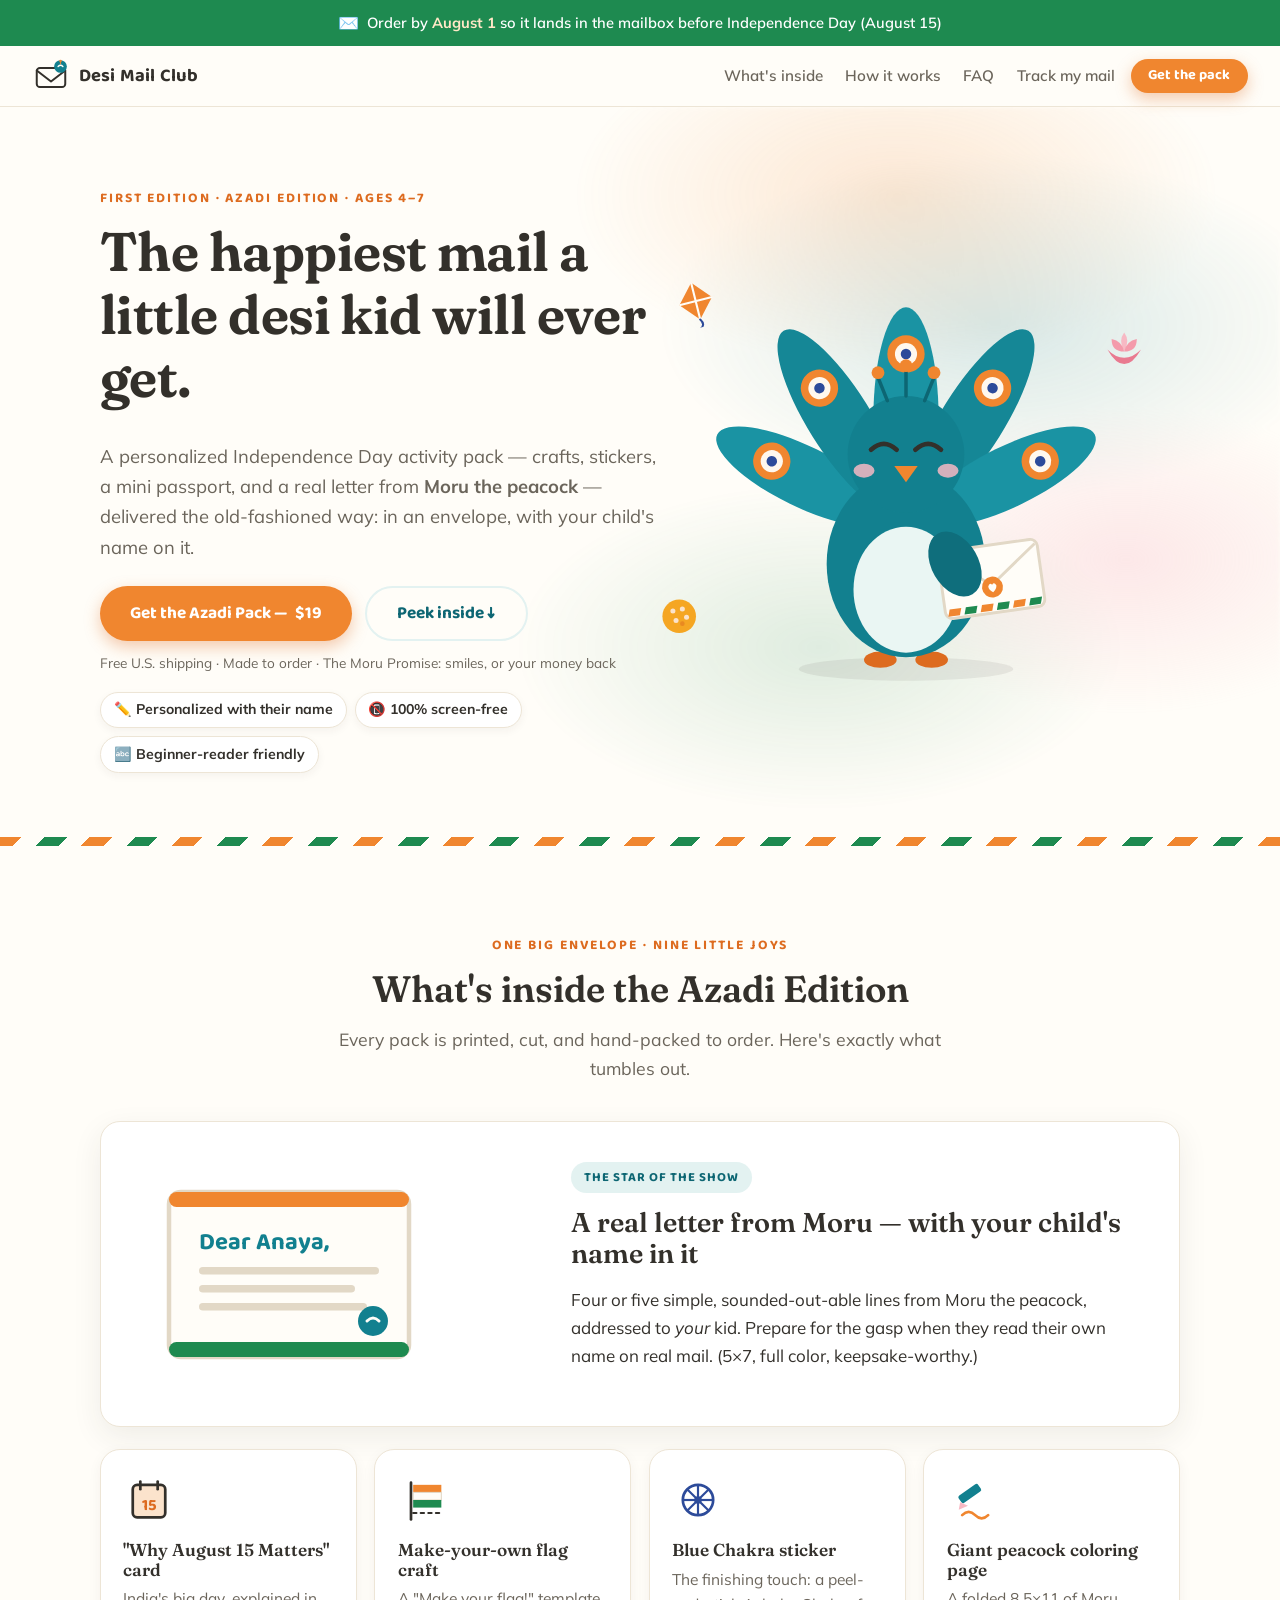
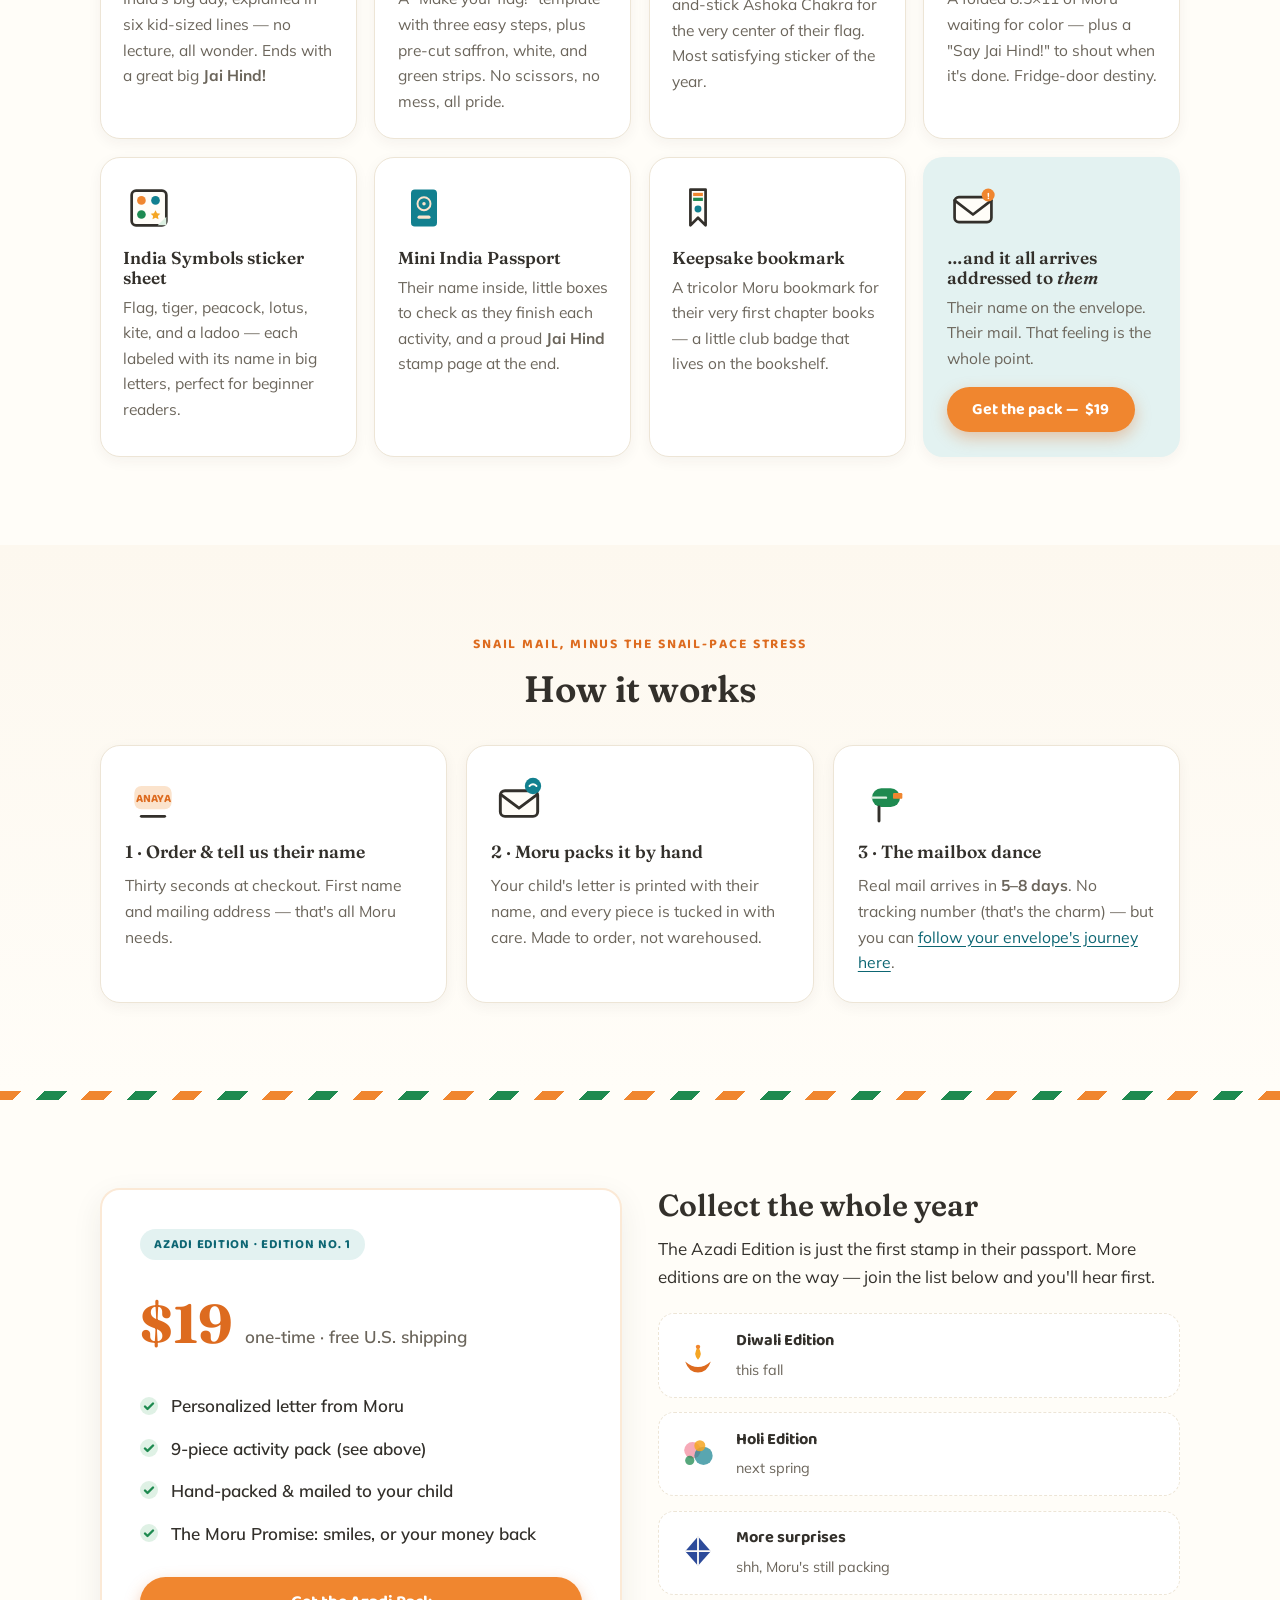
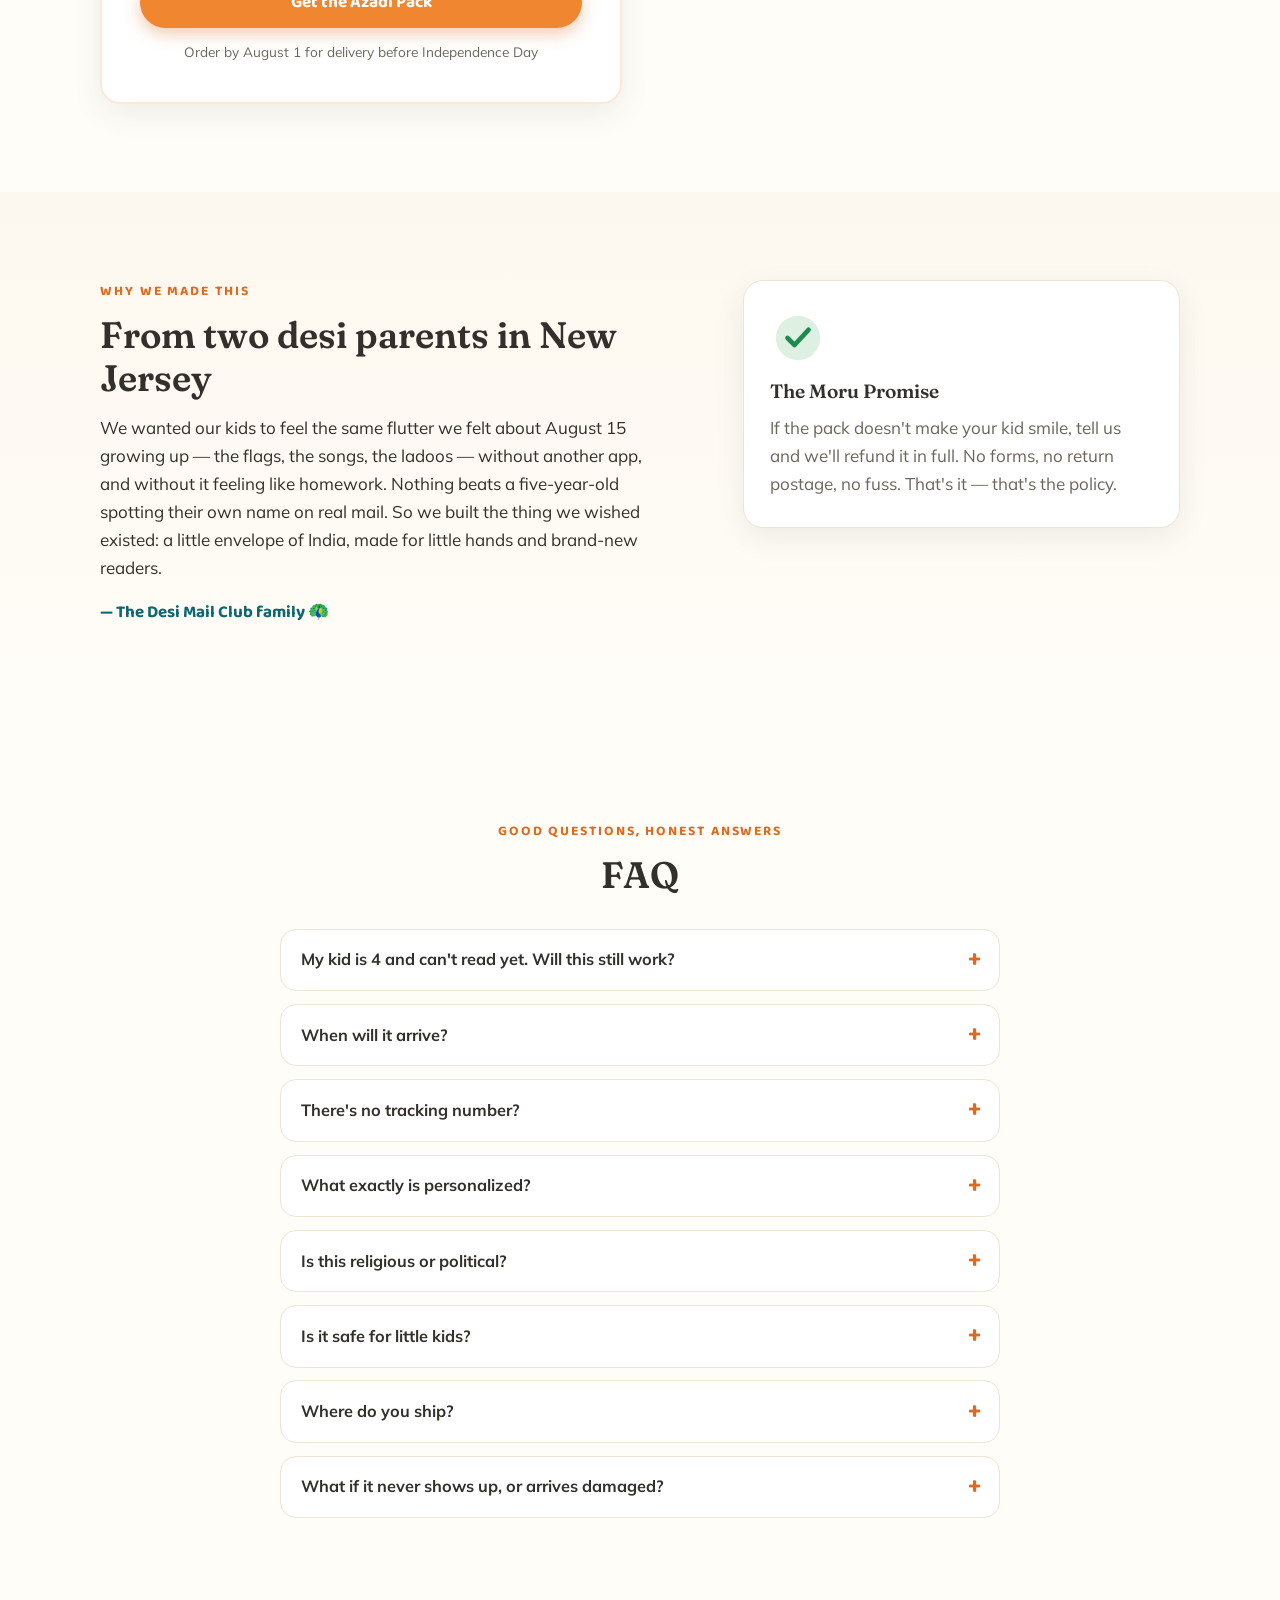
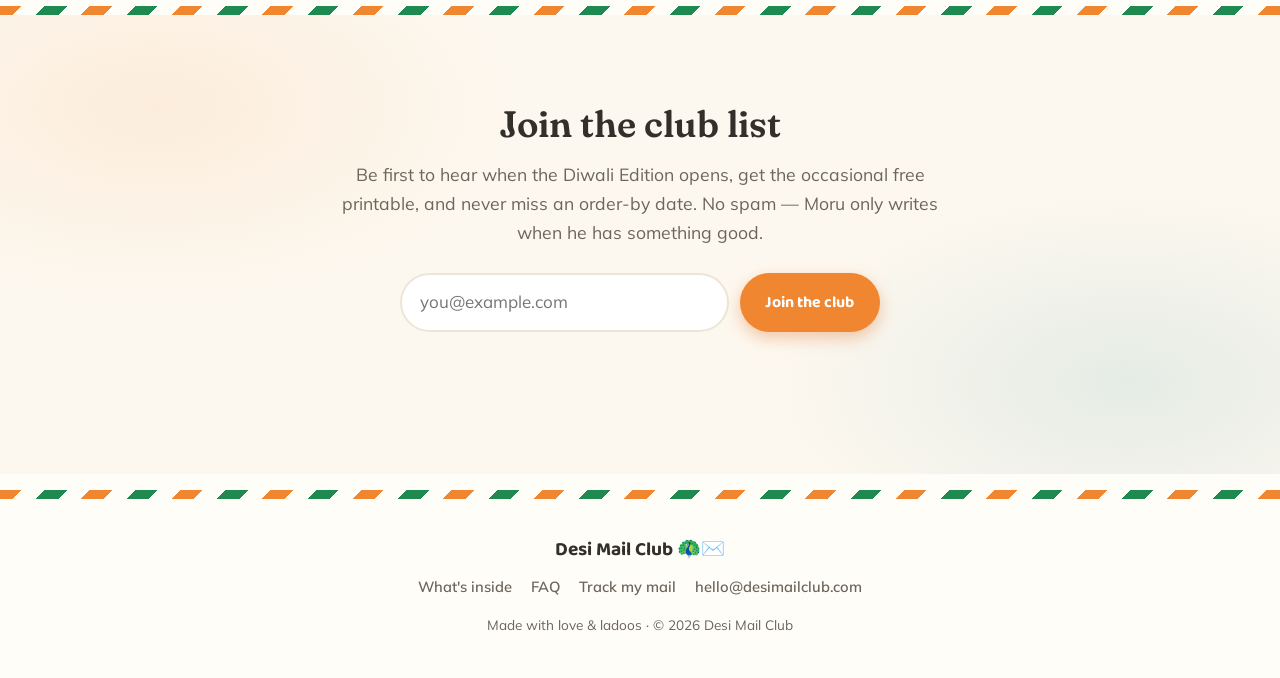
==== index.html @ 9156c351 "Desi Mail Club — Azadi Edition landing site Plain HTML/CSS/JS, no build step. Landing page, Track My" ====
<!DOCTYPE html>
<html lang="en">
<head>
  <meta charset="UTF-8" />
  <meta name="viewport" content="width=device-width, initial-scale=1.0" />
  <title>Desi Mail Club — Azadi Edition · Happy mail for little desi kids</title>
  <meta name="description" content="A personalized India Independence Day activity pack for kids 4–7, delivered by real mail. Crafts, stickers, a mini passport, and a letter from Moru the peacock — with your child's name on it." />
  <link rel="icon" href="assets/favicon.svg" type="image/svg+xml" />
  <link rel="preconnect" href="https://fonts.googleapis.com" />
  <link rel="preconnect" href="https://fonts.gstatic.com" crossorigin />
  <link href="https://fonts.googleapis.com/css2?family=Fraunces:opsz,wght@9..144,500;9..144,600;9..144,700&family=Baloo+2:wght@600;700&family=Mulish:wght@400;600;700&display=swap" rel="stylesheet" />
  <link rel="stylesheet" href="css/styles.css" />
</head>
<body>

  <!-- Deadline banner -->
  <div class="banner" id="deadline-banner" hidden>
    <span class="banner-stamp" aria-hidden="true">✉️</span>
    <p>Order by <strong id="banner-order-by">August 1</strong> so it lands in the mailbox before Independence Day (<span id="banner-holiday">August 15</span>)</p>
  </div>

  <!-- Nav -->
  <header class="nav">
    <a class="brand" href="#top" aria-label="Desi Mail Club home">
      <svg class="brand-mark" viewBox="0 0 48 48" aria-hidden="true">
        <rect x="6" y="14" width="36" height="24" rx="4" fill="#FFFDF8" stroke="#33302B" stroke-width="2.5"/>
        <path d="M6 17 L24 31 L42 17" fill="none" stroke="#33302B" stroke-width="2.5" stroke-linecap="round" stroke-linejoin="round"/>
        <circle cx="36" cy="12" r="8" fill="#12808F"/>
        <path d="M33 12 q3 -3 6 0" stroke="#FFFDF8" stroke-width="1.8" fill="none" stroke-linecap="round"/>
        <circle cx="36" cy="5" r="1.6" fill="#F0862F"/>
        <line x1="36" y1="6.5" x2="36" y2="9" stroke="#F0862F" stroke-width="1.4"/>
      </svg>
      <span class="brand-name">Desi&nbsp;Mail&nbsp;Club</span>
    </a>
    <nav class="nav-links" aria-label="Main">
      <a href="#inside">What's inside</a>
      <a href="#how">How it works</a>
      <a href="#faq">FAQ</a>
      <a href="status.html">Track my mail</a>
    </nav>
    <a class="btn btn-sm btn-primary js-buy" href="#join">Get the pack</a>
  </header>

  <main id="top">

    <!-- ============ HERO ============ -->
    <section class="hero">
      <div class="hero-wash" aria-hidden="true"></div>
      <div class="hero-inner container">
        <div class="hero-copy">
          <p class="eyebrow">First edition · Azadi Edition · Ages 4–7</p>
          <h1>The happiest mail a little desi kid will ever get.</h1>
          <p class="lede">A personalized Independence Day activity pack — crafts, stickers, a mini passport, and a real letter from <strong>Moru the peacock</strong> — delivered the old-fashioned way: in an envelope, with your child's name on it.</p>
          <div class="hero-cta">
            <a class="btn btn-primary btn-lg js-buy" href="#join">Get the Azadi Pack — <span class="js-price">$19</span></a>
            <a class="btn btn-ghost btn-lg" href="#inside">Peek inside ↓</a>
          </div>
          <p class="fine-print">Free U.S. shipping · Made to order · The Moru Promise: smiles, or your money back</p>
          <ul class="chips" aria-label="Highlights">
            <li>✏️ Personalized with their name</li>
            <li>📵 100% screen-free</li>
            <li>🔤 Beginner-reader friendly</li>
          </ul>
        </div>

        <div class="hero-art" aria-hidden="true">
          <!-- Moru the peacock (swap this SVG block to change the hero art) -->
          <svg class="moru" viewBox="0 0 360 360" role="img" aria-label="Moru the peacock holding an envelope">
            <!-- tail fan -->
            <g class="moru-tail">
              <g transform="rotate(-64 180 220)">
                <ellipse cx="180" cy="122" rx="26" ry="82" fill="#1A93A3"/>
                <circle cx="180" cy="92" r="16" fill="#F0862F"/><circle cx="180" cy="92" r="9.5" fill="#FFF8EE"/><circle cx="180" cy="92" r="4.5" fill="#2D4B9A"/>
              </g>
              <g transform="rotate(-32 180 220)">
                <ellipse cx="180" cy="112" rx="27" ry="90" fill="#158796"/>
                <circle cx="180" cy="80" r="16" fill="#F0862F"/><circle cx="180" cy="80" r="9.5" fill="#FFF8EE"/><circle cx="180" cy="80" r="4.5" fill="#2D4B9A"/>
              </g>
              <g>
                <ellipse cx="180" cy="128" rx="28" ry="96" fill="#1A93A3"/>
                <circle cx="180" cy="72" r="16" fill="#F0862F"/><circle cx="180" cy="72" r="9.5" fill="#FFF8EE"/><circle cx="180" cy="72" r="4.5" fill="#2D4B9A"/>
              </g>
              <g transform="rotate(32 180 220)">
                <ellipse cx="180" cy="112" rx="27" ry="90" fill="#158796"/>
                <circle cx="180" cy="80" r="16" fill="#F0862F"/><circle cx="180" cy="80" r="9.5" fill="#FFF8EE"/><circle cx="180" cy="80" r="4.5" fill="#2D4B9A"/>
              </g>
              <g transform="rotate(64 180 220)">
                <ellipse cx="180" cy="122" rx="26" ry="82" fill="#1A93A3"/>
                <circle cx="180" cy="92" r="16" fill="#F0862F"/><circle cx="180" cy="92" r="9.5" fill="#FFF8EE"/><circle cx="180" cy="92" r="4.5" fill="#2D4B9A"/>
              </g>
            </g>
            <!-- ground shadow -->
            <ellipse cx="180" cy="342" rx="92" ry="10" fill="#33302B" opacity="0.08"/>
            <!-- feet -->
            <ellipse cx="158" cy="334" rx="14" ry="7" fill="#DD6B1F"/>
            <ellipse cx="202" cy="334" rx="14" ry="7" fill="#DD6B1F"/>
            <!-- body -->
            <ellipse cx="180" cy="252" rx="68" ry="80" fill="#12808F"/>
            <ellipse cx="180" cy="274" rx="45" ry="54" fill="#EAF6F3"/>
            <!-- head -->
            <circle cx="180" cy="158" r="50" fill="#12808F"/>
            <!-- crest -->
            <g stroke="#0D6673" stroke-width="3" stroke-linecap="round">
              <line x1="164" y1="112" x2="156" y2="92"/>
              <line x1="180" y1="108" x2="180" y2="86"/>
              <line x1="196" y1="112" x2="204" y2="92"/>
            </g>
            <circle cx="156" cy="88" r="5.5" fill="#F0862F"/>
            <circle cx="180" cy="82" r="5.5" fill="#F0862F"/>
            <circle cx="204" cy="88" r="5.5" fill="#F0862F"/>
            <!-- happy closed eyes -->
            <path d="M150 154 Q161 144 172 154" fill="none" stroke="#33302B" stroke-width="4" stroke-linecap="round"/>
            <path d="M188 154 Q199 144 210 154" fill="none" stroke="#33302B" stroke-width="4" stroke-linecap="round"/>
            <!-- blush -->
            <ellipse cx="144" cy="172" rx="9" ry="6" fill="#F7B9C4" opacity="0.85"/>
            <ellipse cx="216" cy="172" rx="9" ry="6" fill="#F7B9C4" opacity="0.85"/>
            <!-- beak -->
            <path d="M170 168 L190 168 L180 182 Z" fill="#F0862F"/>
            <!-- envelope -->
            <g transform="rotate(-8 252 264)">
              <rect x="210" y="236" width="86" height="58" rx="6" fill="#FFFDF8" stroke="#E2D8C6" stroke-width="2.5"/>
              <path d="M212 240 L253 270 L294 240" fill="none" stroke="#E2D8C6" stroke-width="2.5" stroke-linejoin="round"/>
              <!-- airmail stripe -->
              <g>
                <rect x="214" y="286" width="10" height="6" fill="#F0862F" transform="skewX(-18)" transform-origin="214 286"/>
                <rect x="228" y="286" width="10" height="6" fill="#1E8A50" transform="skewX(-18)" transform-origin="228 286"/>
                <rect x="242" y="286" width="10" height="6" fill="#F0862F" transform="skewX(-18)" transform-origin="242 286"/>
                <rect x="256" y="286" width="10" height="6" fill="#1E8A50" transform="skewX(-18)" transform-origin="256 286"/>
                <rect x="270" y="286" width="10" height="6" fill="#F0862F" transform="skewX(-18)" transform-origin="270 286"/>
                <rect x="284" y="286" width="10" height="6" fill="#1E8A50" transform="skewX(-18)" transform-origin="284 286"/>
              </g>
              <circle cx="253" cy="272" r="9" fill="#F0862F"/>
              <path d="M249.5 271 q1.5 -3.5 3.5 -1 q2 -2.5 3.5 1 q0 3 -3.5 5.5 q-3.5 -2.5 -3.5 -5.5" fill="#FFFDF8"/>
            </g>
            <!-- wing over envelope corner -->
            <ellipse cx="222" cy="252" rx="20" ry="30" fill="#0F6E7C" transform="rotate(-30 222 252)"/>
          </svg>
          <!-- floating friends -->
          <svg class="float float-kite" viewBox="0 0 48 48" aria-hidden="true">
            <path d="M24 4 L40 22 L24 40 L8 22 Z" fill="#F0862F"/>
            <path d="M24 4 L24 40 M8 22 L40 22" stroke="#FFFDF8" stroke-width="2"/>
            <path d="M24 40 q4 6 -2 9 q6 1 4 7" fill="none" stroke="#2D4B9A" stroke-width="2" stroke-linecap="round"/>
          </svg>
          <svg class="float float-ladoo" viewBox="0 0 48 48" aria-hidden="true">
            <circle cx="24" cy="26" r="16" fill="#F5A623"/>
            <circle cx="18" cy="21" r="2.4" fill="#FBE3CC"/><circle cx="27" cy="19" r="2.4" fill="#FBE3CC"/>
            <circle cx="31" cy="27" r="2.4" fill="#FBE3CC"/><circle cx="21" cy="30" r="2.4" fill="#FBE3CC"/>
            <circle cx="27" cy="33" r="2.2" fill="#DD6B1F" opacity=".5"/>
          </svg>
          <svg class="float float-lotus" viewBox="0 0 48 48" aria-hidden="true">
            <path d="M24 12 q6 8 0 18 q-6 -10 0 -18" fill="#F7B9C4"/>
            <path d="M12 18 q10 2 12 12 q-12 0 -12 -12" fill="#F49BAB"/>
            <path d="M36 18 q-10 2 -12 12 q12 0 12 -12" fill="#F49BAB"/>
            <path d="M8 28 q8 8 16 8 q8 0 16 -8 q-8 14 -16 14 q-8 0 -16 -14" fill="#E97A90"/>
          </svg>
        </div>
      </div>
    </section>

    <div class="airmail" aria-hidden="true"></div>

    <!-- ============ WHAT'S INSIDE ============ -->
    <section class="section" id="inside">
      <div class="container">
        <p class="eyebrow center">One big envelope · Nine little joys</p>
        <h2 class="center">What's inside the Azadi Edition</h2>
        <p class="section-lede center">Every pack is printed, cut, and hand-packed to order. Here's exactly what tumbles out.</p>

        <!-- Featured: the personalized letter -->
        <div class="feature-card reveal">
          <div class="feature-art" aria-hidden="true">
            <svg viewBox="0 0 200 150">
              <rect x="20" y="20" width="160" height="110" rx="8" fill="#FFFDF8" stroke="#E2D8C6" stroke-width="3"/>
              <rect x="20" y="20" width="160" height="10" rx="5" fill="#F0862F"/>
              <rect x="20" y="120" width="160" height="10" rx="5" fill="#1E8A50"/>
              <text x="40" y="58" font-family="'Baloo 2', cursive" font-size="16" fill="#12808F" font-weight="700">Dear Anaya,</text>
              <rect x="40" y="70" width="120" height="5" rx="2.5" fill="#E2D8C6"/>
              <rect x="40" y="82" width="104" height="5" rx="2.5" fill="#E2D8C6"/>
              <rect x="40" y="94" width="112" height="5" rx="2.5" fill="#E2D8C6"/>
              <circle cx="156" cy="106" r="10" fill="#12808F"/>
              <path d="M152 106 q4 -4 8 0" stroke="#FFFDF8" stroke-width="2" fill="none" stroke-linecap="round"/>
            </svg>
          </div>
          <div class="feature-copy">
            <span class="badge">The star of the show</span>
            <h3>A real letter from Moru — with your child's name in it</h3>
            <p>Four or five simple, sounded-out-able lines from Moru the peacock, addressed to <em>your</em> kid. Prepare for the gasp when they read their own name on real mail. (5×7, full color, keepsake-worthy.)</p>
          </div>
        </div>

        <!-- Grid of the rest -->
        <ul class="items-grid">
          <li class="item-card reveal">
            <svg class="item-icon" viewBox="0 0 48 48" aria-hidden="true">
              <rect x="9" y="10" width="30" height="30" rx="4" fill="#FBE3CC" stroke="#33302B" stroke-width="2.5"/>
              <line x1="16" y1="7" x2="16" y2="14" stroke="#33302B" stroke-width="2.5" stroke-linecap="round"/>
              <line x1="32" y1="7" x2="32" y2="14" stroke="#33302B" stroke-width="2.5" stroke-linecap="round"/>
              <text x="24" y="33" text-anchor="middle" font-family="'Baloo 2', cursive" font-size="15" font-weight="700" fill="#DD6B1F">15</text>
            </svg>
            <h3>"Why August 15 Matters" card</h3>
            <p>India's big day, explained in six kid-sized lines — no lecture, all wonder. Ends with a great big <strong>Jai&nbsp;Hind!</strong></p>
          </li>
          <li class="item-card reveal">
            <svg class="item-icon" viewBox="0 0 48 48" aria-hidden="true">
              <line x1="12" y1="8" x2="12" y2="42" stroke="#33302B" stroke-width="2.5" stroke-linecap="round"/>
              <rect x="14" y="10" width="26" height="7" fill="#F0862F"/>
              <rect x="14" y="17" width="26" height="7" fill="#FFFDF8" stroke="#E2D8C6" stroke-width="1"/>
              <rect x="14" y="24" width="26" height="7" fill="#1E8A50"/>
              <line x1="14" y1="36" x2="40" y2="36" stroke="#33302B" stroke-width="2" stroke-dasharray="3 4" stroke-linecap="round"/>
            </svg>
            <h3>Make-your-own flag craft</h3>
            <p>A "Make your flag!" template with three easy steps, plus pre-cut saffron, white, and green strips. No scissors, no mess, all pride.</p>
          </li>
          <li class="item-card reveal">
            <svg class="item-icon" viewBox="0 0 48 48" aria-hidden="true">
              <circle cx="24" cy="24" r="14" fill="none" stroke="#2D4B9A" stroke-width="2.5"/>
              <g stroke="#2D4B9A" stroke-width="2">
                <line x1="24" y1="10" x2="24" y2="38"/><line x1="10" y1="24" x2="38" y2="24"/>
                <line x1="14" y1="14" x2="34" y2="34"/><line x1="34" y1="14" x2="14" y2="34"/>
              </g>
              <circle cx="24" cy="24" r="3.5" fill="#2D4B9A"/>
            </svg>
            <h3>Blue Chakra sticker</h3>
            <p>The finishing touch: a peel-and-stick Ashoka Chakra for the very center of their flag. Most satisfying sticker of the year.</p>
          </li>
          <li class="item-card reveal">
            <svg class="item-icon" viewBox="0 0 48 48" aria-hidden="true">
              <rect x="10" y="14" width="22" height="8" rx="2" fill="#12808F" transform="rotate(-35 21 18)"/>
              <path d="M9 31 L14 26 L18 33 Z" fill="#F7B9C4" transform="rotate(-35 13 29)"/>
              <path d="M14 38 q6 -6 12 0 t12 0" fill="none" stroke="#F0862F" stroke-width="2.5" stroke-linecap="round"/>
            </svg>
            <h3>Giant peacock coloring page</h3>
            <p>A folded 8.5×11 of Moru waiting for color — plus a "Say Jai Hind!" to shout when it's done. Fridge-door destiny.</p>
          </li>
          <li class="item-card reveal">
            <svg class="item-icon" viewBox="0 0 48 48" aria-hidden="true">
              <rect x="8" y="8" width="32" height="32" rx="4" fill="#FFFDF8" stroke="#33302B" stroke-width="2.5"/>
              <path d="M40 32 L32 40 L40 40 Z" fill="#DDF0E2"/>
              <circle cx="17" cy="17" r="4" fill="#F0862F"/>
              <circle cx="30" cy="17" r="4" fill="#12808F"/>
              <circle cx="17" cy="30" r="4" fill="#1E8A50"/>
              <path d="M30 26 l1.4 2.8 3 .4 -2.2 2.2 .6 3 -2.8 -1.5 -2.8 1.5 .6 -3 -2.2 -2.2 3 -.4 Z" fill="#F5A623"/>
            </svg>
            <h3>India Symbols sticker sheet</h3>
            <p>Flag, tiger, peacock, lotus, kite, and a ladoo — each labeled with its name in big letters, perfect for beginner readers.</p>
          </li>
          <li class="item-card reveal">
            <svg class="item-icon" viewBox="0 0 48 48" aria-hidden="true">
              <rect x="12" y="7" width="24" height="34" rx="3.5" fill="#12808F"/>
              <circle cx="24" cy="20" r="6" fill="none" stroke="#FBE3CC" stroke-width="1.8"/>
              <circle cx="24" cy="20" r="1.6" fill="#FBE3CC"/>
              <rect x="18" y="31" width="12" height="3" rx="1.5" fill="#FBE3CC"/>
            </svg>
            <h3>Mini India Passport</h3>
            <p>Their name inside, little boxes to check as they finish each activity, and a proud <strong>Jai Hind</strong> stamp page at the end.</p>
          </li>
          <li class="item-card reveal">
            <svg class="item-icon" viewBox="0 0 48 48" aria-hidden="true">
              <path d="M17 7 h14 v33 l-7 -7 l-7 7 Z" fill="#FFFDF8" stroke="#33302B" stroke-width="2.5" stroke-linejoin="round"/>
              <rect x="19.5" y="10" width="9" height="3" fill="#F0862F"/>
              <rect x="19.5" y="14.5" width="9" height="3" fill="#1E8A50"/>
              <circle cx="24" cy="25" r="3.2" fill="#12808F"/>
            </svg>
            <h3>Keepsake bookmark</h3>
            <p>A tricolor Moru bookmark for their very first chapter books — a little club badge that lives on the bookshelf.</p>
          </li>
          <li class="item-card item-card-cta reveal">
            <svg class="item-icon" viewBox="0 0 48 48" aria-hidden="true">
              <rect x="7" y="14" width="34" height="23" rx="4" fill="#FFFDF8" stroke="#33302B" stroke-width="2.5"/>
              <path d="M7 17 L24 30 L41 17" fill="none" stroke="#33302B" stroke-width="2.5" stroke-linecap="round" stroke-linejoin="round"/>
              <circle cx="38" cy="12" r="6" fill="#F0862F"/>
              <text x="38" y="15.5" text-anchor="middle" font-family="'Baloo 2', cursive" font-size="9" font-weight="700" fill="#FFFDF8">!</text>
            </svg>
            <h3>…and it all arrives addressed to <em>them</em></h3>
            <p>Their name on the envelope. Their mail. That feeling is the whole point.</p>
            <a class="btn btn-primary js-buy" href="#join">Get the pack — <span class="js-price">$19</span></a>
          </li>
        </ul>
      </div>
    </section>

    <!-- ============ HOW IT WORKS ============ -->
    <section class="section section-tint" id="how">
      <div class="container">
        <p class="eyebrow center">Snail mail, minus the snail-pace stress</p>
        <h2 class="center">How it works</h2>
        <ol class="steps">
          <li class="step reveal">
            <svg class="step-icon" viewBox="0 0 48 48" aria-hidden="true">
              <rect x="8" y="12" width="32" height="20" rx="6" fill="#FBE3CC"/>
              <text x="24" y="26" text-anchor="middle" font-family="'Baloo 2', cursive" font-size="10" font-weight="700" fill="#DD6B1F">ANAYA</text>
              <path d="M14 38 h20" stroke="#33302B" stroke-width="2.5" stroke-linecap="round"/>
            </svg>
            <h3>1 · Order &amp; tell us their name</h3>
            <p>Thirty seconds at checkout. First name and mailing address — that's all Moru needs.</p>
          </li>
          <li class="step reveal">
            <svg class="step-icon" viewBox="0 0 48 48" aria-hidden="true">
              <rect x="8" y="16" width="32" height="22" rx="4" fill="#FFFDF8" stroke="#33302B" stroke-width="2.5"/>
              <path d="M8 19 L24 31 L40 19" fill="none" stroke="#33302B" stroke-width="2.5" stroke-linejoin="round"/>
              <circle cx="36" cy="12" r="7" fill="#12808F"/>
              <path d="M33 12 q3 -3 6 0" stroke="#FFFDF8" stroke-width="1.6" fill="none" stroke-linecap="round"/>
            </svg>
            <h3>2 · Moru packs it by hand</h3>
            <p>Your child's letter is printed with their name, and every piece is tucked in with care. Made to order, not warehoused.</p>
          </li>
          <li class="step reveal">
            <svg class="step-icon" viewBox="0 0 48 48" aria-hidden="true">
              <rect x="12" y="14" width="24" height="16" rx="8" fill="#1E8A50"/>
              <rect x="30" y="18" width="8" height="5" rx="1" fill="#F0862F"/>
              <line x1="18" y1="30" x2="18" y2="42" stroke="#33302B" stroke-width="2.5" stroke-linecap="round"/>
              <path d="M12 22 h12" stroke="#DDF0E2" stroke-width="2" stroke-linecap="round"/>
            </svg>
            <h3>3 · The mailbox dance</h3>
            <p>Real mail arrives in <strong>5–8 days</strong>. No tracking number (that's the charm) — but you can <a href="status.html">follow your envelope's journey here</a>.</p>
          </li>
        </ol>
      </div>
    </section>

    <div class="airmail" aria-hidden="true"></div>

    <!-- ============ PRICING ============ -->
    <section class="section" id="pricing">
      <div class="container pricing-wrap">
        <div class="price-card reveal">
          <span class="badge">Azadi Edition · Edition No. 1</span>
          <div class="price-line"><span class="price js-price">$19</span><span class="price-note">one-time · free U.S. shipping</span></div>
          <ul class="price-list">
            <li>Personalized letter from Moru</li>
            <li>9-piece activity pack (see above)</li>
            <li>Hand-packed &amp; mailed to your child</li>
            <li>The Moru Promise: smiles, or your money back</li>
          </ul>
          <a class="btn btn-primary btn-lg btn-block js-buy" href="#join">Get the Azadi Pack</a>
          <p class="fine-print center">Order by <span class="js-order-by">August 1</span> for delivery before Independence Day</p>
        </div>
        <div class="editions reveal">
          <h2>Collect the whole year</h2>
          <p>The Azadi Edition is just the first stamp in their passport. More editions are on the way — join the list below and you'll hear first.</p>
          <ul class="edition-list">
            <li>
              <svg viewBox="0 0 48 48" aria-hidden="true"><path d="M10 30 q14 12 28 0 q-4 12 -14 12 t-14 -12" fill="#DD6B1F"/><path d="M24 14 q6 8 0 14 q-6 -6 0 -14" fill="#F5A623"/><circle cx="24" cy="14" r="2.4" fill="#F0862F"/></svg>
              <div><strong>Diwali Edition</strong><span>this fall</span></div>
            </li>
            <li>
              <svg viewBox="0 0 48 48" aria-hidden="true"><circle cx="18" cy="20" r="9" fill="#F49BAB" opacity=".85"/><circle cx="30" cy="26" r="10" fill="#12808F" opacity=".7"/><circle cx="26" cy="15" r="6" fill="#F5A623" opacity=".85"/><circle cx="15" cy="31" r="5" fill="#1E8A50" opacity=".75"/></svg>
              <div><strong>Holi Edition</strong><span>next spring</span></div>
            </li>
            <li>
              <svg viewBox="0 0 48 48" aria-hidden="true"><path d="M24 6 L38 22 L24 38 L10 22 Z" fill="#2D4B9A"/><path d="M24 6 L24 38 M10 22 L38 22" stroke="#FFFDF8" stroke-width="2"/></svg>
              <div><strong>More surprises</strong><span>shh, Moru's still packing</span></div>
            </li>
          </ul>
        </div>
      </div>
    </section>

    <!-- ============ FOUNDER + GUARANTEE ============ -->
    <section class="section section-tint" id="story">
      <div class="container story-wrap">
        <div class="story reveal">
          <p class="eyebrow">Why we made this</p>
          <h2>From two desi parents in New Jersey</h2>
          <p>We wanted our kids to feel the same flutter we felt about August 15 growing up — the flags, the songs, the ladoos — without another app, and without it feeling like homework. Nothing beats a five-year-old spotting their own name on real mail. So we built the thing we wished existed: a little envelope of India, made for little hands and brand-new readers.</p>
          <p class="signoff">— The Desi Mail Club family 🦚</p>
        </div>
        <div class="promise-card reveal">
          <svg viewBox="0 0 48 48" aria-hidden="true" class="promise-icon">
            <circle cx="24" cy="24" r="19" fill="#DDF0E2"/>
            <path d="M15 24 l6 6 l12 -13" fill="none" stroke="#1E8A50" stroke-width="4" stroke-linecap="round" stroke-linejoin="round"/>
          </svg>
          <h3>The Moru Promise</h3>
          <p>If the pack doesn't make your kid smile, tell us and we'll refund it in full. No forms, no return postage, no fuss. That's it — that's the policy.</p>
        </div>
      </div>
    </section>

    <!-- ============ FAQ ============ -->
    <section class="section" id="faq">
      <div class="container container-narrow">
        <p class="eyebrow center">Good questions, honest answers</p>
        <h2 class="center">FAQ</h2>
        <div class="faq-list">
          <details class="reveal">
            <summary>My kid is 4 and can't read yet. Will this still work?</summary>
            <p>Yes — the pack is built for reading <em>together</em>. The letter and cards use short, simple lines a parent can read aloud (or a 5–6 year old can sound out), and the crafts, stickers, and coloring need no reading at all.</p>
          </details>
          <details class="reveal">
            <summary>When will it arrive?</summary>
            <p>We pack within 1–2 days of your order and send it by USPS First-Class mail — most envelopes land in 5–8 days total. Order by August 1 and it will beat Independence Day comfortably.</p>
          </details>
          <details class="reveal">
            <summary>There's no tracking number?</summary>
            <p>Real letter mail doesn't come with one — that's part of its charm (and what keeps the price friendly). Instead, we update your order's journey by hand on our <a href="status.html">Track my mail</a> page: received → packing → in the mail → delivered.</p>
          </details>
          <details class="reveal">
            <summary>What exactly is personalized?</summary>
            <p>Moru's welcome letter greets your child by name, their name goes inside the Mini India Passport, and the envelope itself is addressed to them — because getting <em>your own</em> mail is the whole magic.</p>
          </details>
          <details class="reveal">
            <summary>Is this religious or political?</summary>
            <p>Neither. It's cultural — flags, peacocks, kites, ladoos, and the simple, joyful story of India's birthday, told at a five-year-old's level. Every desi kid is welcome in this club.</p>
          </details>
          <details class="reveal">
            <summary>Is it safe for little kids?</summary>
            <p>Everything is paper, cardstock, and stickers — no glue, no scissors required, no small hard parts. As with any craft, we suggest grown-ups join in for kids under 4 (they'll want to anyway).</p>
          </details>
          <details class="reveal">
            <summary>Where do you ship?</summary>
            <p>Anywhere in the U.S., shipping included. (Canada friends — join the email list below and we'll let you know the moment we cross the border.)</p>
          </details>
          <details class="reveal">
            <summary>What if it never shows up, or arrives damaged?</summary>
            <p>We'll mail a fresh one or refund you — your choice. The Moru Promise covers the journey too.</p>
          </details>
        </div>
      </div>
    </section>

    <div class="airmail" aria-hidden="true"></div>

    <!-- ============ EMAIL CAPTURE / JOIN ============ -->
    <section class="section section-join" id="join">
      <div class="container container-narrow center">
        <h2>Join the club list</h2>
        <p class="section-lede">Be first to hear when the Diwali Edition opens, get the occasional free printable, and never miss an order-by date. No spam — Moru only writes when he has something good.</p>
        <form class="join-form js-email-form" data-kind="Club list signup">
          <label class="visually-hidden" for="join-email">Email address</label>
          <input id="join-email" type="email" name="email" placeholder="you@example.com" required autocomplete="email" />
          <button class="btn btn-primary" type="submit">Join the club</button>
        </form>
        <p class="form-msg" role="status" aria-live="polite"></p>
      </div>
    </section>
  </main>

  <!-- ============ FOOTER ============ -->
  <footer class="footer">
    <div class="airmail" aria-hidden="true"></div>
    <div class="container footer-inner">
      <p class="footer-brand">Desi Mail Club <span aria-hidden="true">🦚✉️</span></p>
      <nav class="footer-links" aria-label="Footer">
        <a href="#inside">What's inside</a>
        <a href="#faq">FAQ</a>
        <a href="status.html">Track my mail</a>
        <a href="mailto:hello@desimailclub.com">hello@desimailclub.com</a>
      </nav>
      <p class="footer-note">Made with love &amp; ladoos · © 2026 Desi Mail Club</p>
    </div>
  </footer>

  <!-- ============ RESERVE MODAL (shown while Stripe link is not set) ============ -->
  <dialog class="modal" id="reserve-modal">
    <form method="dialog" class="modal-close-form"><button class="modal-close" aria-label="Close">✕</button></form>
    <div class="modal-body">
      <svg viewBox="0 0 48 48" class="modal-icon" aria-hidden="true">
        <rect x="7" y="14" width="34" height="23" rx="4" fill="#FFFDF8" stroke="#33302B" stroke-width="2.5"/>
        <path d="M7 17 L24 30 L41 17" fill="none" stroke="#33302B" stroke-width="2.5" stroke-linecap="round" stroke-linejoin="round"/>
        <circle cx="38" cy="12" r="7" fill="#F0862F"/>
      </svg>
      <h3>Reserve your Azadi Pack</h3>
      <p>Checkout opens very soon. Leave your email and you'll get first dibs the moment orders go live — reserving costs nothing.</p>
      <form class="js-email-form modal-form" data-kind="Pack reservation">
        <label class="visually-hidden" for="reserve-email">Email address</label>
        <input id="reserve-email" type="email" name="email" placeholder="you@example.com" required autocomplete="email" />
        <label class="visually-hidden" for="reserve-child">Child's first name (optional)</label>
        <input id="reserve-child" type="text" name="child_name" placeholder="Child's first name (optional)" autocomplete="off" />
        <button class="btn btn-primary btn-block" type="submit">Reserve my pack — <span class="js-price">$19</span></button>
      </form>
      <p class="form-msg" role="status" aria-live="polite"></p>
    </div>
  </dialog>

  <script src="js/config.js"></script>
  <script src="js/main.js"></script>
</body>
</html>
---- css/styles.css ----
/* ============================================================
   Desi Mail Club — styles
   Palette: saffron / india green / peacock teal / chakra blue
   Type: Fraunces (display) · Baloo 2 (accents) · Mulish (body)
   Signature: tricolor "airmail" stripe + watercolor washes
   ============================================================ */

:root {
  --paper: #FFFDF8;
  --ink: #33302B;
  --ink-soft: #6B655B;
  --saffron: #F0862F;
  --saffron-deep: #DD6B1F;
  --saffron-tint: #FBE9D6;
  --green: #1E8A50;
  --green-tint: #DFF1E5;
  --peacock: #12808F;
  --peacock-deep: #0D6673;
  --peacock-tint: #E3F2F1;
  --chakra: #2D4B9A;
  --blush: #F7B9C4;
  --line: #EDE5D6;

  --font-display: "Fraunces", Georgia, serif;
  --font-accent: "Baloo 2", "Comic Sans MS", cursive;
  --font-body: "Mulish", -apple-system, Segoe UI, sans-serif;

  --radius: 20px;
  --shadow: 0 10px 30px rgba(51, 48, 43, 0.08);
  --container: 1080px;
}

* { box-sizing: border-box; }

html { scroll-behavior: smooth; }
@media (prefers-reduced-motion: reduce) {
  html { scroll-behavior: auto; }
}

body {
  margin: 0;
  background: var(--paper);
  color: var(--ink);
  font-family: var(--font-body);
  font-size: 1.0625rem;
  line-height: 1.65;
  -webkit-font-smoothing: antialiased;
}

img, svg { display: block; max-width: 100%; }

.container {
  width: min(var(--container), 100% - 2.5rem);
  margin-inline: auto;
}
.container-narrow { max-width: 720px; }
.center { text-align: center; }

.visually-hidden {
  position: absolute; width: 1px; height: 1px;
  padding: 0; margin: -1px; overflow: hidden;
  clip: rect(0 0 0 0); white-space: nowrap; border: 0;
}

/* ---------- Type ---------- */
h1, h2, h3 { margin: 0 0 0.6em; line-height: 1.15; }
h1 {
  font-family: var(--font-display);
  font-weight: 640;
  font-variation-settings: "SOFT" 60;
  font-size: clamp(2.1rem, 5.6vw, 3.4rem);
  letter-spacing: -0.01em;
}
h2 {
  font-family: var(--font-display);
  font-weight: 600;
  font-variation-settings: "SOFT" 60;
  font-size: clamp(1.6rem, 3.6vw, 2.3rem);
}
h3 {
  font-family: var(--font-display);
  font-weight: 600;
  font-size: 1.2rem;
}
p { margin: 0 0 1em; }
a { color: var(--peacock-deep); text-underline-offset: 3px; }
a:hover { color: var(--saffron-deep); }

:is(a, button, input, summary):focus-visible {
  outline: 3px solid var(--chakra);
  outline-offset: 2px;
  border-radius: 6px;
}

.eyebrow {
  font-family: var(--font-accent);
  font-weight: 700;
  font-size: 0.85rem;
  text-transform: uppercase;
  letter-spacing: 0.14em;
  color: var(--saffron-deep);
  margin: 0 0 0.75rem;
}
.section-lede {
  color: var(--ink-soft);
  font-size: 1.1rem;
  max-width: 620px;
}
.center.section-lede, .center .section-lede { margin-inline: auto; }
.fine-print { font-size: 0.85rem; color: var(--ink-soft); }

.badge {
  display: inline-block;
  font-family: var(--font-accent);
  font-weight: 700;
  font-size: 0.8rem;
  letter-spacing: 0.06em;
  text-transform: uppercase;
  color: var(--peacock-deep);
  background: var(--peacock-tint);
  border-radius: 99px;
  padding: 0.3rem 0.85rem;
  margin-bottom: 0.9rem;
}

/* ---------- Buttons ---------- */
.btn {
  display: inline-flex;
  align-items: center;
  justify-content: center;
  gap: 0.45rem;
  font-family: var(--font-accent);
  font-weight: 700;
  font-size: 1rem;
  line-height: 1.1;
  text-decoration: none;
  border: none;
  border-radius: 99px;
  padding: 0.85rem 1.6rem;
  cursor: pointer;
  transition: transform 0.15s ease, box-shadow 0.15s ease, background-color 0.15s ease;
}
.btn-primary {
  background: var(--saffron);
  color: #fff;
  box-shadow: 0 6px 16px rgba(221, 107, 31, 0.35);
}
.btn-primary:hover { background: var(--saffron-deep); color: #fff; transform: translateY(-2px); }
.btn-ghost {
  background: transparent;
  color: var(--peacock-deep);
  border: 2.5px solid var(--peacock-tint);
}
.btn-ghost:hover { border-color: var(--peacock); color: var(--peacock-deep); transform: translateY(-2px); }
.btn-lg { padding: 1rem 1.9rem; font-size: 1.08rem; }
.btn-sm { padding: 0.55rem 1.1rem; font-size: 0.9rem; }
.btn-block { width: 100%; }
@media (prefers-reduced-motion: reduce) {
  .btn, .btn:hover { transition: none; transform: none; }
}

/* ---------- Airmail stripe (signature motif) ---------- */
.airmail {
  height: 9px;
  background: repeating-linear-gradient(
    -45deg,
    var(--saffron) 0 16px,
    var(--paper) 16px 32px,
    var(--green) 32px 48px,
    var(--paper) 48px 64px
  );
}

/* ---------- Banner ---------- */
.banner {
  display: flex;
  align-items: center;
  justify-content: center;
  gap: 0.5rem;
  background: var(--green);
  color: #fff;
  padding: 0.55rem 1rem;
  text-align: center;
}
.banner p { margin: 0; font-size: 0.92rem; font-weight: 600; }
.banner strong { color: #FFE8C7; }

/* ---------- Nav ---------- */
.nav {
  position: sticky;
  top: 0;
  z-index: 50;
  display: flex;
  align-items: center;
  gap: 1rem;
  padding: 0.7rem clamp(1rem, 4vw, 2rem);
  background: rgba(255, 253, 248, 0.9);
  backdrop-filter: blur(8px);
  border-bottom: 1px solid var(--line);
}
.brand {
  display: flex;
  align-items: center;
  gap: 0.55rem;
  text-decoration: none;
  color: var(--ink);
  margin-right: auto;
}
.brand-mark { width: 38px; height: 38px; }
.brand-name {
  font-family: var(--font-accent);
  font-weight: 700;
  font-size: 1.15rem;
  letter-spacing: 0.01em;
}
.nav-links { display: none; gap: 1.4rem; }
.nav-links a {
  text-decoration: none;
  color: var(--ink-soft);
  font-weight: 600;
  font-size: 0.95rem;
}
.nav-links a:hover { color: var(--saffron-deep); }
@media (min-width: 820px) {
  .nav-links { display: flex; }
}

/* ---------- Hero ---------- */
.hero { position: relative; overflow: hidden; }
.hero-wash {
  position: absolute;
  inset: 0;
  pointer-events: none;
  background:
    radial-gradient(38% 34% at 78% 30%, rgba(18, 128, 143, 0.16), transparent 70%),
    radial-gradient(30% 30% at 88% 62%, rgba(247, 185, 196, 0.30), transparent 70%),
    radial-gradient(34% 32% at 64% 74%, rgba(30, 138, 80, 0.14), transparent 70%),
    radial-gradient(36% 34% at 70% 12%, rgba(240, 134, 47, 0.18), transparent 70%);
  filter: blur(2px);
}
.hero-inner {
  position: relative;
  display: grid;
  gap: 2.5rem;
  padding: clamp(2.5rem, 7vw, 5rem) 0 clamp(2rem, 5vw, 4rem);
}
.hero-copy { max-width: 560px; }
.lede { font-size: 1.15rem; color: var(--ink-soft); }
.hero-cta {
  display: flex;
  flex-wrap: wrap;
  gap: 0.8rem;
  margin: 1.4rem 0 0.7rem;
}
.chips {
  list-style: none;
  display: flex;
  flex-wrap: wrap;
  gap: 0.5rem;
  padding: 0;
  margin: 1.1rem 0 0;
}
.chips li {
  font-size: 0.88rem;
  font-weight: 700;
  background: #fff;
  border: 1.5px solid var(--line);
  border-radius: 99px;
  padding: 0.35rem 0.8rem;
  box-shadow: 0 3px 8px rgba(51, 48, 43, 0.05);
}

.hero-art { position: relative; margin-inline: auto; width: min(420px, 88vw); }
.moru { width: 100%; height: auto; }
.float { position: absolute; width: clamp(40px, 12%, 56px); }
.float-kite { top: 2%; left: -6%; transform: rotate(-14deg); }
.float-ladoo { bottom: 12%; left: -10%; }
.float-lotus { top: 12%; right: -8%; }

@media (prefers-reduced-motion: no-preference) {
  .float { animation: bob 5s ease-in-out infinite; }
  .float-ladoo { animation-delay: 1.2s; }
  .float-lotus { animation-delay: 2.4s; }
  @keyframes bob {
    0%, 100% { translate: 0 0; }
    50% { translate: 0 -10px; }
  }
}

@media (min-width: 900px) {
  .hero-inner {
    grid-template-columns: 1.15fr 1fr;
    align-items: center;
  }
  .hero-art { margin-inline: 0; }
}

/* ---------- Sections ---------- */
.section { padding: clamp(3.2rem, 8vw, 5.5rem) 0; }
.section-tint { background: linear-gradient(180deg, #FDF8EF, var(--paper)); }
.section h2 { margin-bottom: 0.4em; }
.section .eyebrow + h2 { margin-top: 0; }

/* ---------- What's inside ---------- */
.feature-card {
  display: grid;
  gap: 1.5rem;
  background: #fff;
  border: 1.5px solid var(--line);
  border-radius: var(--radius);
  box-shadow: var(--shadow);
  padding: clamp(1.4rem, 4vw, 2.4rem);
  margin: 2.4rem 0 1.4rem;
}
.feature-art { width: min(300px, 100%); margin-inline: auto; }
.feature-copy h3 { font-size: clamp(1.3rem, 2.6vw, 1.7rem); }
@media (min-width: 760px) {
  .feature-card { grid-template-columns: 1fr 1.4fr; align-items: center; }
  .feature-art { margin-inline: 0; }
}

.items-grid {
  list-style: none;
  padding: 0;
  margin: 0;
  display: grid;
  gap: 1.1rem;
}
.item-card {
  background: #fff;
  border: 1.5px solid var(--line);
  border-radius: var(--radius);
  padding: 1.5rem 1.4rem;
  box-shadow: 0 4px 14px rgba(51, 48, 43, 0.05);
}
.item-card h3 { font-size: 1.08rem; margin: 0.9rem 0 0.4rem; }
.item-card p { margin: 0; color: var(--ink-soft); font-size: 0.97rem; }
.item-icon { width: 52px; height: 52px; }
.item-card-cta {
  background: var(--peacock-tint);
  border-color: transparent;
  display: flex;
  flex-direction: column;
  align-items: flex-start;
}
.item-card-cta .btn { margin-top: 1rem; }
@media (min-width: 640px) { .items-grid { grid-template-columns: repeat(2, 1fr); } }
@media (min-width: 980px) { .items-grid { grid-template-columns: repeat(4, 1fr); } }

/* ---------- How it works ---------- */
.steps {
  list-style: none;
  counter-reset: none;
  padding: 0;
  margin: 2.2rem 0 0;
  display: grid;
  gap: 1.2rem;
}
.step {
  background: #fff;
  border: 1.5px solid var(--line);
  border-radius: var(--radius);
  padding: 1.6rem 1.5rem;
  box-shadow: 0 4px 14px rgba(51, 48, 43, 0.05);
}
.step-icon { width: 56px; height: 56px; margin-bottom: 0.9rem; }
.step h3 { font-size: 1.1rem; }
.step p { margin: 0; color: var(--ink-soft); font-size: 0.98rem; }
@media (min-width: 820px) { .steps { grid-template-columns: repeat(3, 1fr); } }

/* ---------- Pricing ---------- */
.pricing-wrap { display: grid; gap: 2.2rem; }
.price-card {
  background: #fff;
  border: 2px solid var(--saffron-tint);
  border-radius: var(--radius);
  box-shadow: var(--shadow);
  padding: clamp(1.6rem, 4vw, 2.4rem);
}
.price-line { display: flex; align-items: baseline; gap: 0.7rem; margin: 0.3rem 0 1rem; }
.price {
  font-family: var(--font-display);
  font-weight: 700;
  font-size: clamp(2.6rem, 6vw, 3.4rem);
  color: var(--saffron-deep);
}
.price-note { color: var(--ink-soft); font-weight: 600; }
.price-list { list-style: none; padding: 0; margin: 0 0 1.4rem; }
.price-list li {
  padding: 0.45rem 0 0.45rem 1.9rem;
  position: relative;
  font-weight: 600;
}
.price-list li::before {
  content: "";
  position: absolute;
  left: 0; top: 0.72rem;
  width: 18px; height: 18px;
  border-radius: 50%;
  background: var(--green-tint);
  background-image: url("data:image/svg+xml,%3Csvg xmlns='http://www.w3.org/2000/svg' viewBox='0 0 18 18'%3E%3Cpath d='M5 9.5 l2.5 2.5 L13 6.5' fill='none' stroke='%231E8A50' stroke-width='2.4' stroke-linecap='round' stroke-linejoin='round'/%3E%3C/svg%3E");
}
.price-card .fine-print { margin: 0.8rem 0 0; }

.editions h2 { font-size: clamp(1.4rem, 3vw, 1.9rem); }
.edition-list { list-style: none; padding: 0; margin: 1.4rem 0 0; display: grid; gap: 0.9rem; }
.edition-list li {
  display: flex;
  align-items: center;
  gap: 1rem;
  background: #fff;
  border: 1.5px dashed var(--line);
  border-radius: 16px;
  padding: 0.85rem 1.1rem;
}
.edition-list svg { width: 44px; height: 44px; flex: none; }
.edition-list strong { display: block; font-family: var(--font-accent); font-size: 1.02rem; }
.edition-list span { color: var(--ink-soft); font-size: 0.9rem; }
@media (min-width: 880px) {
  .pricing-wrap { grid-template-columns: 1fr 1fr; align-items: start; }
}

/* ---------- Story + Promise ---------- */
.story-wrap { display: grid; gap: 2rem; }
.story p { max-width: 560px; }
.signoff { font-family: var(--font-accent); font-weight: 700; color: var(--peacock-deep); }
.promise-card {
  background: #fff;
  border: 1.5px solid var(--line);
  border-radius: var(--radius);
  box-shadow: var(--shadow);
  padding: 1.8rem 1.6rem;
  align-self: start;
}
.promise-icon { width: 56px; height: 56px; margin-bottom: 0.9rem; }
.promise-card p { margin: 0; color: var(--ink-soft); }
@media (min-width: 880px) {
  .story-wrap { grid-template-columns: 1.4fr 1fr; align-items: center; }
}

/* ---------- FAQ ---------- */
.faq-list { margin-top: 2rem; display: grid; gap: 0.8rem; }
details {
  background: #fff;
  border: 1.5px solid var(--line);
  border-radius: 16px;
  padding: 0;
  overflow: hidden;
}
summary {
  cursor: pointer;
  list-style: none;
  font-weight: 700;
  font-size: 1.02rem;
  padding: 1.05rem 3rem 1.05rem 1.25rem;
  position: relative;
}
summary::-webkit-details-marker { display: none; }
summary::after {
  content: "+";
  position: absolute;
  right: 1.1rem;
  top: 50%;
  translate: 0 -50%;
  font-family: var(--font-accent);
  font-size: 1.5rem;
  color: var(--saffron-deep);
  transition: rotate 0.2s ease;
}
details[open] summary::after { rotate: 45deg; }
details p { margin: 0; padding: 0 1.25rem 1.15rem; color: var(--ink-soft); }

/* ---------- Join ---------- */
.section-join {
  background:
    radial-gradient(40% 60% at 12% 20%, rgba(240, 134, 47, 0.10), transparent 70%),
    radial-gradient(40% 60% at 88% 80%, rgba(18, 128, 143, 0.10), transparent 70%),
    #FDF8EF;
}
.join-form {
  display: flex;
  flex-direction: column;
  gap: 0.7rem;
  max-width: 480px;
  margin: 1.6rem auto 0;
}
.join-form input,
.modal-form input {
  font: inherit;
  padding: 0.85rem 1.1rem;
  border: 2px solid var(--line);
  border-radius: 99px;
  background: #fff;
  width: 100%;
}
.join-form input:focus, .modal-form input:focus { border-color: var(--peacock); outline: none; }
.form-msg { font-weight: 700; color: var(--green); min-height: 1.4em; margin-top: 0.8rem; }
.form-msg.error { color: #C0392B; }
@media (min-width: 560px) {
  .join-form { flex-direction: row; }
  .join-form input { flex: 1; }
}

/* ---------- Footer ---------- */
.footer { margin-top: 1rem; }
.footer-inner { padding: 2.2rem 0 2.6rem; text-align: center; }
.footer-brand { font-family: var(--font-accent); font-weight: 700; font-size: 1.2rem; margin-bottom: 0.6rem; }
.footer-links { display: flex; flex-wrap: wrap; justify-content: center; gap: 1.2rem; margin-bottom: 0.9rem; }
.footer-links a { text-decoration: none; color: var(--ink-soft); font-weight: 600; font-size: 0.92rem; }
.footer-links a:hover { color: var(--saffron-deep); }
.footer-note { color: var(--ink-soft); font-size: 0.85rem; margin: 0; }

/* ---------- Modal ---------- */
.modal {
  border: none;
  border-radius: var(--radius);
  box-shadow: 0 24px 60px rgba(51, 48, 43, 0.25);
  padding: 0;
  width: min(440px, calc(100vw - 2rem));
}
.modal::backdrop { background: rgba(51, 48, 43, 0.45); }
.modal-body { padding: 2rem 1.8rem 1.8rem; }
.modal-icon { width: 52px; height: 52px; margin-bottom: 0.8rem; }
.modal-close-form { position: absolute; top: 0.7rem; right: 0.7rem; margin: 0; }
.modal-close {
  border: none;
  background: var(--saffron-tint);
  color: var(--saffron-deep);
  font-size: 1rem;
  font-weight: 700;
  width: 34px; height: 34px;
  border-radius: 50%;
  cursor: pointer;
}
.modal-form { display: grid; gap: 0.7rem; margin-top: 1.2rem; }
.modal p { color: var(--ink-soft); margin-bottom: 0; }

/* ---------- Status page ---------- */
.status-hero { padding: clamp(2.8rem, 7vw, 4.5rem) 0 1.5rem; text-align: center; }
.status-form {
  display: flex;
  flex-direction: column;
  gap: 0.7rem;
  max-width: 440px;
  margin: 1.8rem auto 0;
}
.status-form input {
  font: inherit;
  font-family: var(--font-accent);
  font-weight: 700;
  letter-spacing: 0.06em;
  text-transform: uppercase;
  text-align: center;
  padding: 0.85rem 1.1rem;
  border: 2px solid var(--line);
  border-radius: 99px;
  background: #fff;
}
.status-form input:focus { border-color: var(--peacock); outline: none; }
@media (min-width: 520px) {
  .status-form { flex-direction: row; }
  .status-form input { flex: 1; text-align: left; }
}

.tracker-card {
  background: #fff;
  border: 1.5px solid var(--line);
  border-radius: var(--radius);
  box-shadow: var(--shadow);
  padding: clamp(1.6rem, 4vw, 2.4rem);
  max-width: 720px;
  margin: 2.2rem auto 0;
}
.tracker-order { font-family: var(--font-accent); font-weight: 700; color: var(--peacock-deep); margin-bottom: 1.6rem; }
.tracker {
  list-style: none;
  padding: 0;
  margin: 0;
  display: grid;
  gap: 0;
}
.tracker li {
  position: relative;
  padding: 0 0 1.9rem 3.2rem;
}
.tracker li:last-child { padding-bottom: 0; }
.tracker li::before {
  /* the postal path */
  content: "";
  position: absolute;
  left: 17px;
  top: 30px;
  bottom: -6px;
  border-left: 3px dashed var(--line);
}
.tracker li:last-child::before { display: none; }
.tracker .dot {
  position: absolute;
  left: 0;
  top: 0;
  width: 36px; height: 36px;
  border-radius: 50%;
  background: #fff;
  border: 3px solid var(--line);
  display: grid;
  place-items: center;
  font-size: 1rem;
}
.tracker li.done .dot { border-color: var(--green); background: var(--green-tint); }
.tracker li.current .dot { border-color: var(--saffron); background: var(--saffron-tint); }
.tracker li.done::before { border-color: var(--green); }
.tracker .stage-name { font-weight: 800; display: block; }
.tracker .stage-desc { color: var(--ink-soft); font-size: 0.94rem; }
.tracker li.todo { opacity: 0.45; }
.tracker-note {
  margin: 1.6rem 0 0;
  padding: 0.9rem 1.1rem;
  background: var(--peacock-tint);
  border-radius: 14px;
  color: var(--peacock-deep);
  font-weight: 600;
  font-size: 0.95rem;
}
.status-help { max-width: 560px; margin: 2.4rem auto 0; text-align: center; color: var(--ink-soft); font-size: 0.95rem; }

/* ---------- Reveal on scroll ---------- */
.reveal { opacity: 0; translate: 0 18px; transition: opacity 0.5s ease, translate 0.5s ease; }
.reveal.in { opacity: 1; translate: 0 0; }
@media (prefers-reduced-motion: reduce) {
  .reveal { opacity: 1; translate: none; transition: none; }
}
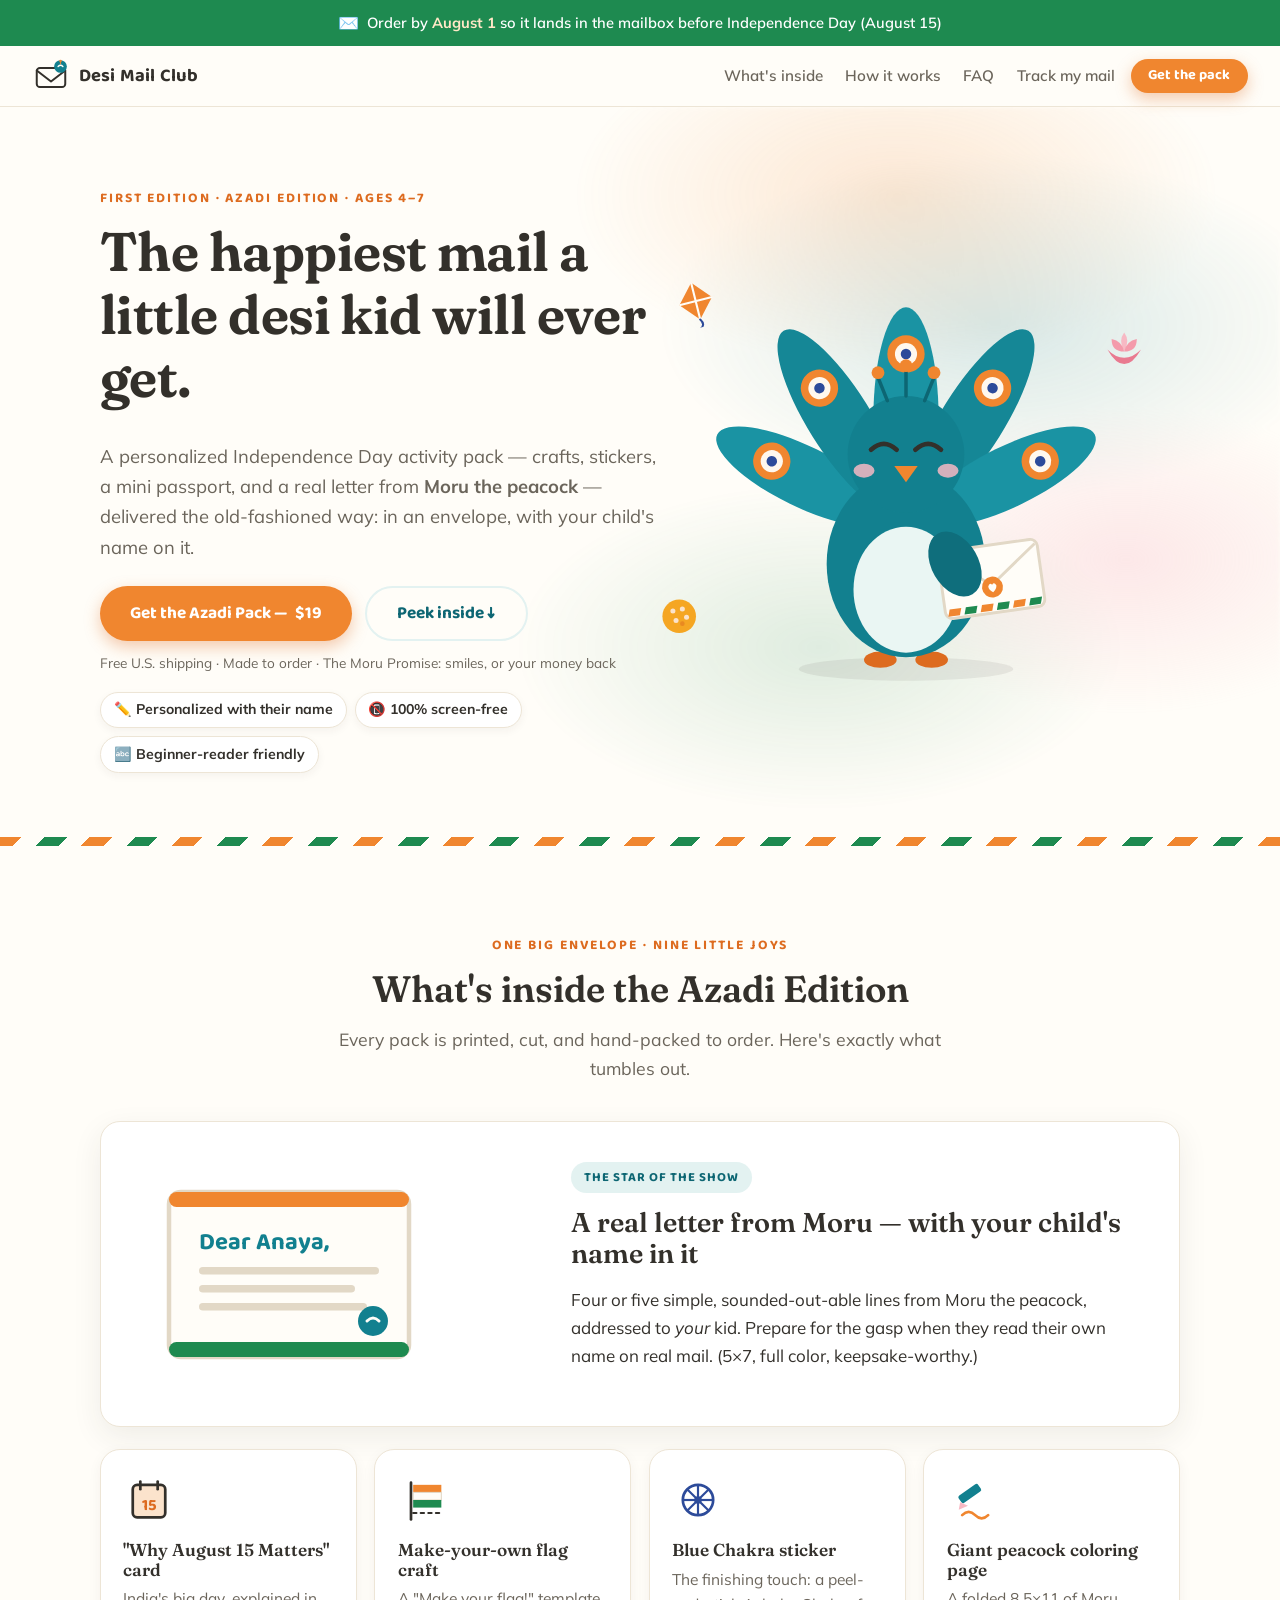
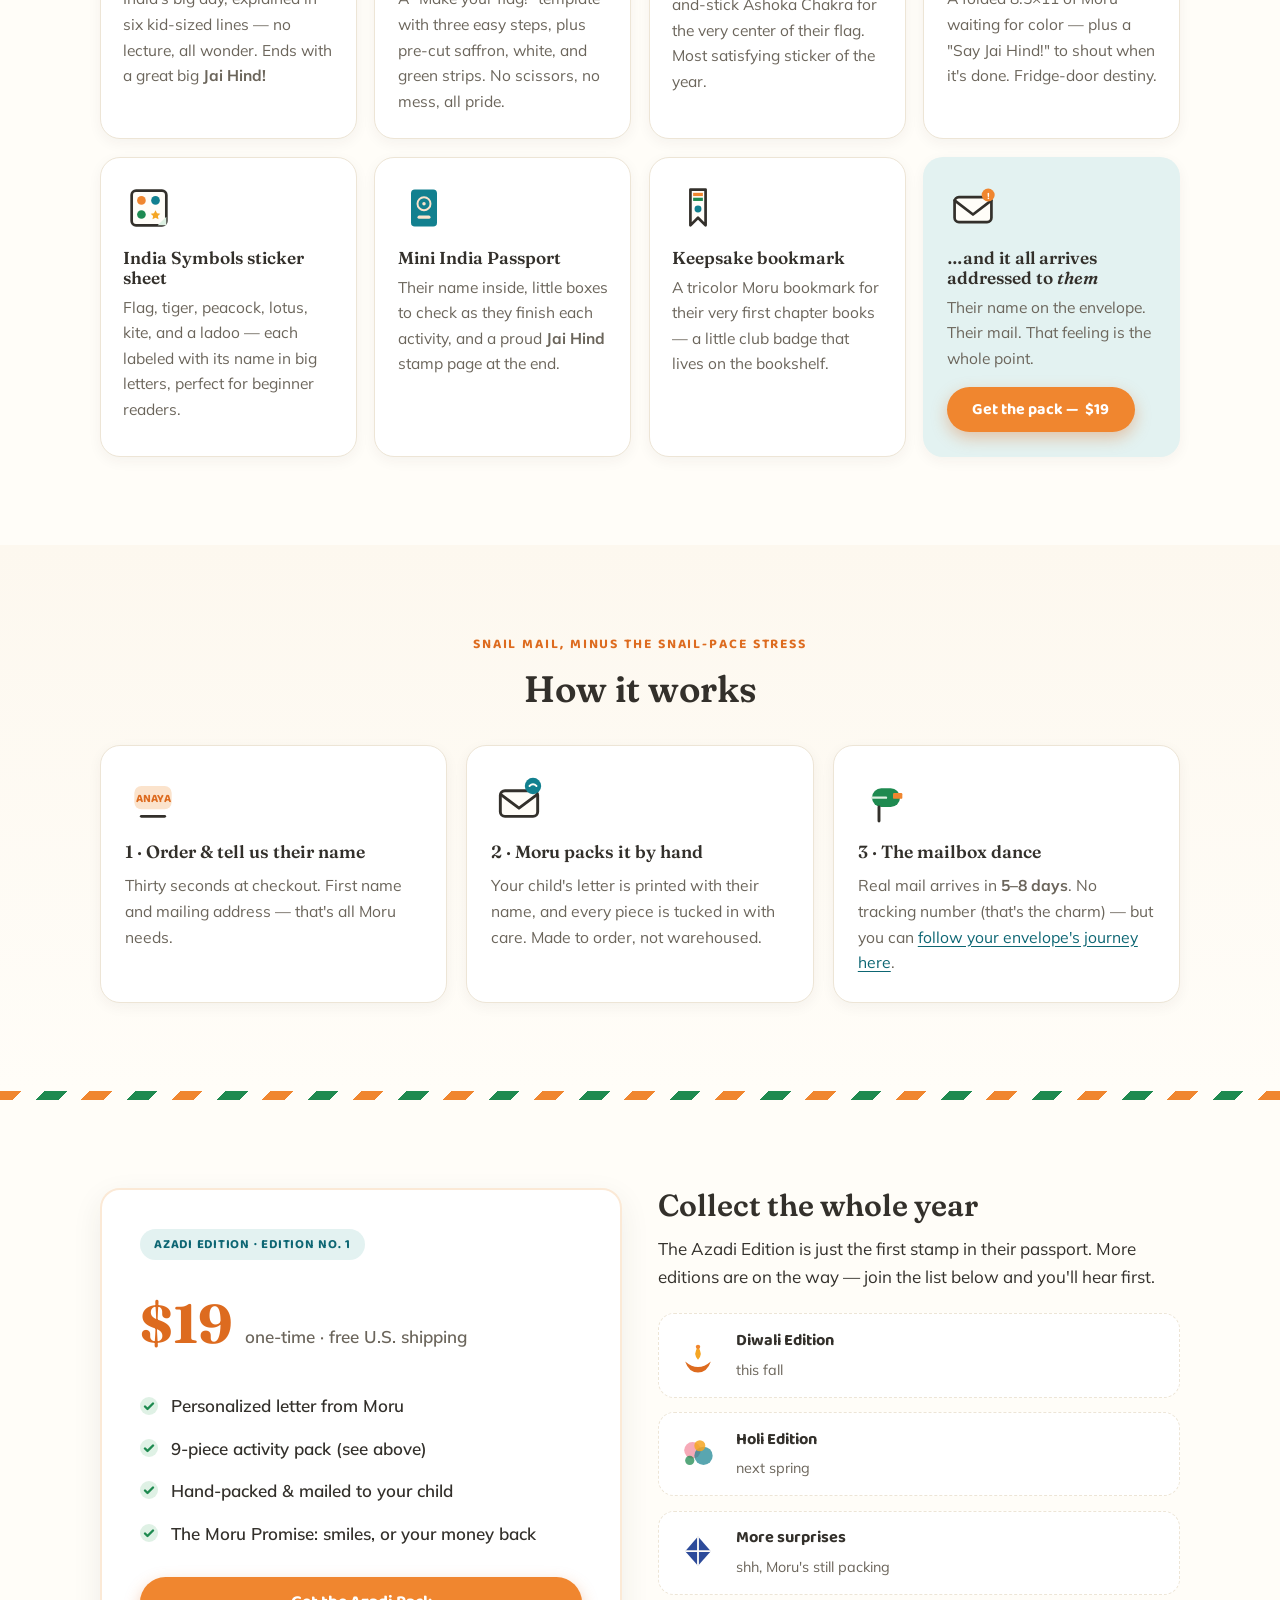
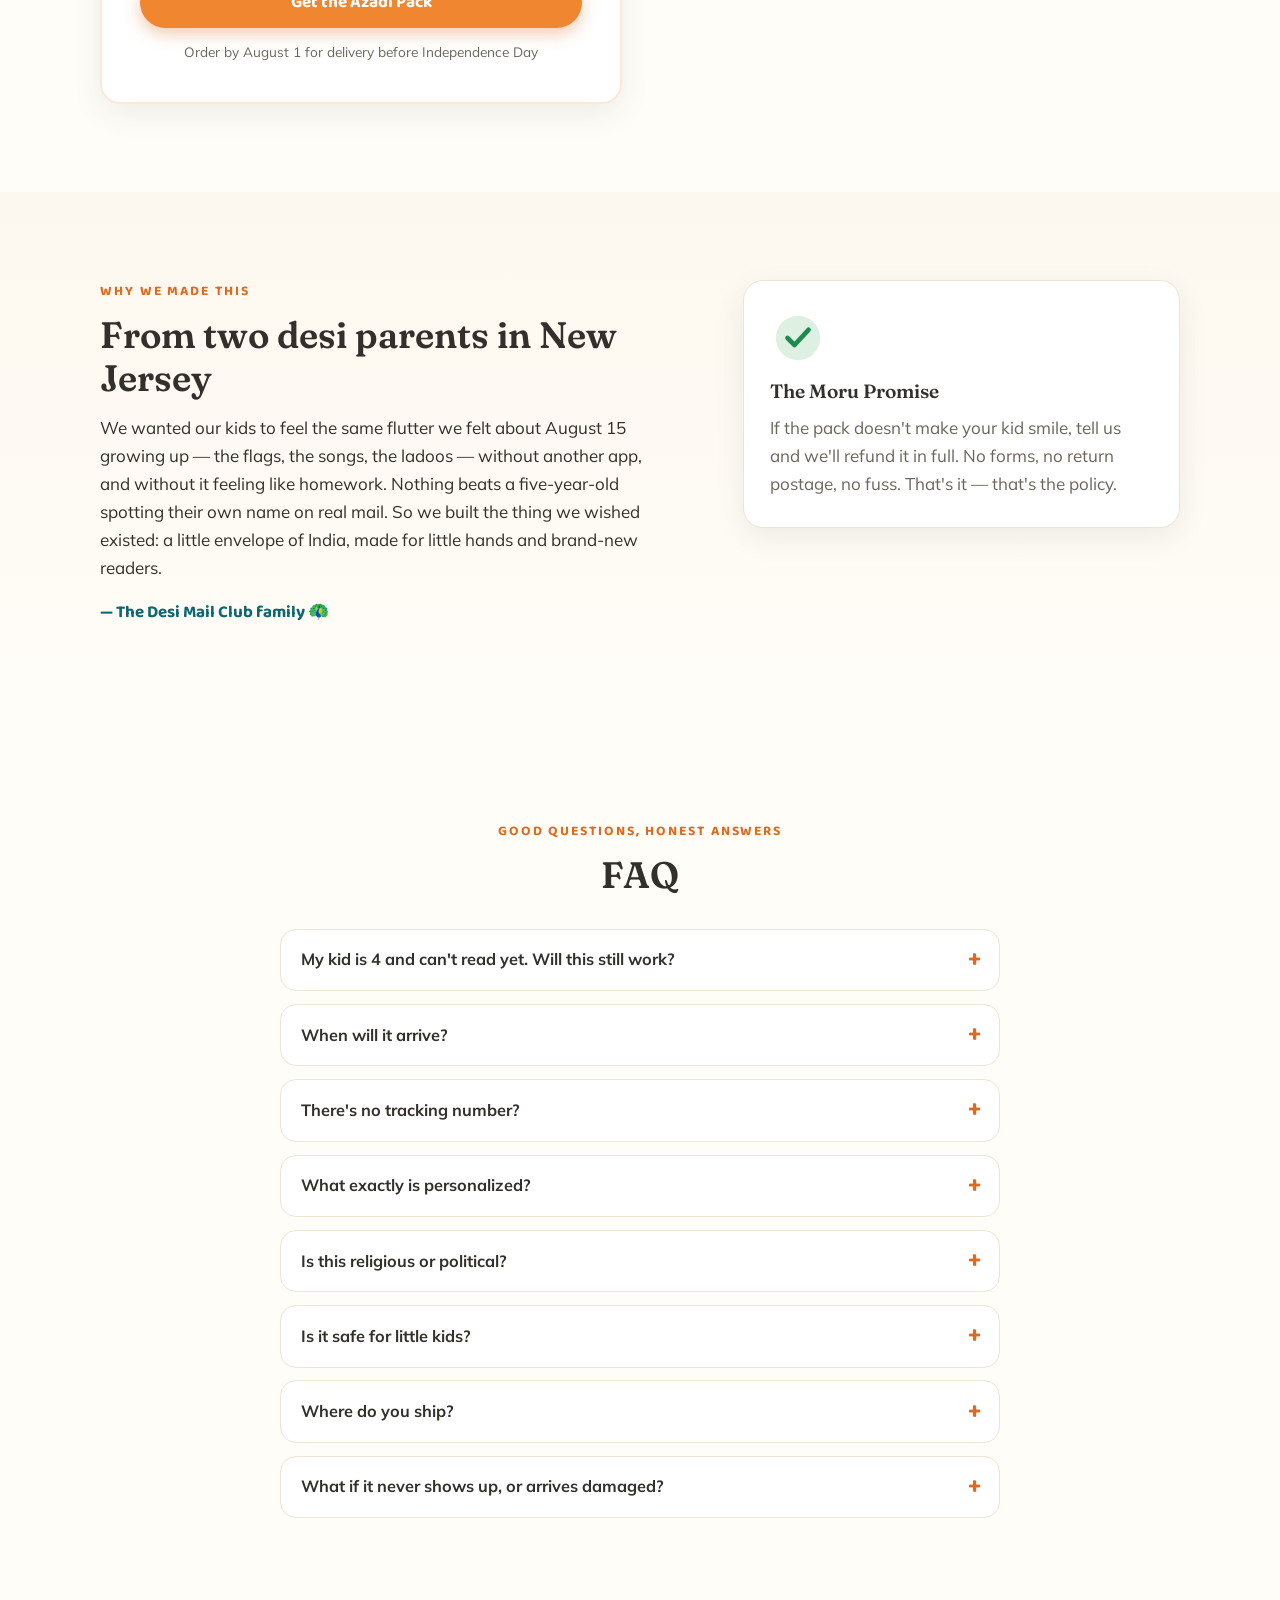
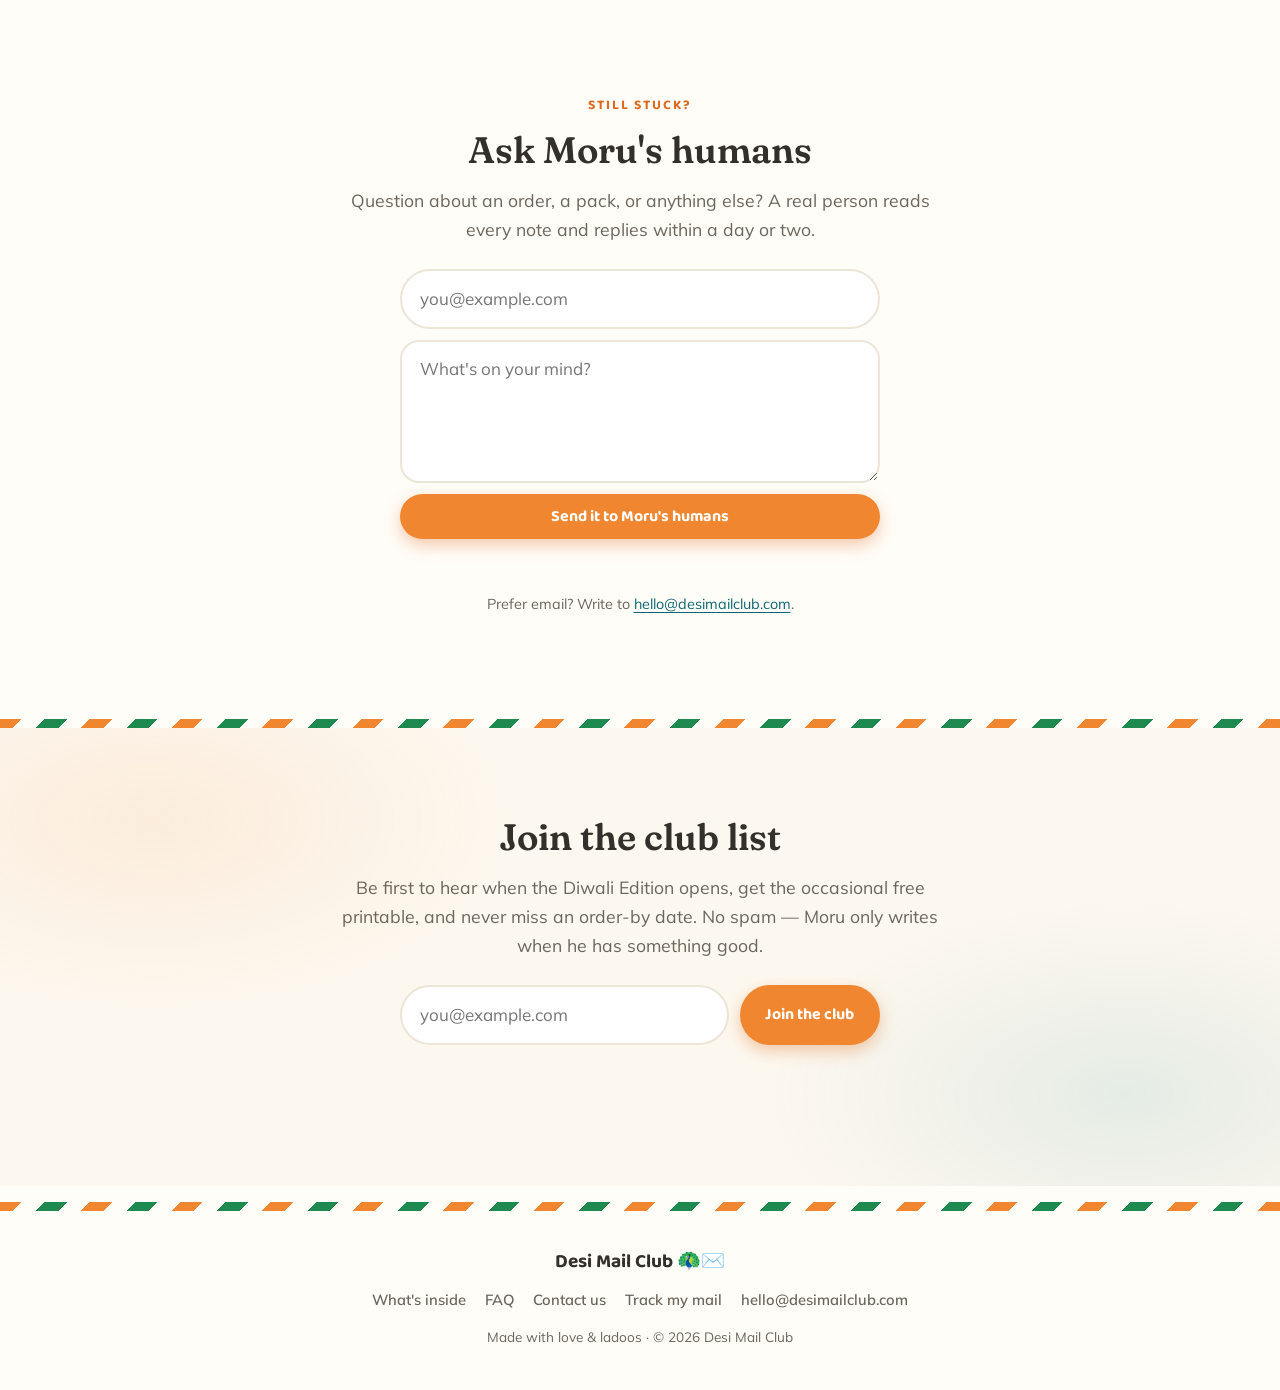
==== commit 021137a4: "Add a contact form so customers can ask questions Previously the only way to reach us was a mailto l" ====
--- a/index.html
+++ b/index.html
@@ -5,11 +5,52 @@
   <meta name="viewport" content="width=device-width, initial-scale=1.0" />
   <title>Desi Mail Club — Azadi Edition · Happy mail for little desi kids</title>
   <meta name="description" content="A personalized India Independence Day activity pack for kids 4–7, delivered by real mail. Crafts, stickers, a mini passport, and a letter from Moru the peacock — with your child's name on it." />
+
+  <!-- Canonical + social cards. -->
+  <link rel="canonical" href="https://desimailclub.com/" />
+  <meta property="og:type" content="website" />
+  <meta property="og:site_name" content="Desi Mail Club" />
+  <meta property="og:title" content="Desi Mail Club — Azadi Edition" />
+  <meta property="og:description" content="A personalized India Independence Day activity pack for kids 4–7, delivered by real mail. $19, free US shipping, with a letter from Moru the peacock — with your child's name on it." />
+  <meta property="og:url" content="https://desimailclub.com/" />
+  <meta property="og:image" content="https://desimailclub.com/assets/og-card.png" />
+  <meta property="og:image:width" content="1200" />
+  <meta property="og:image:height" content="630" />
+  <meta name="twitter:card" content="summary_large_image" />
+  <meta name="twitter:title" content="Desi Mail Club — Azadi Edition" />
+  <meta name="twitter:description" content="Happy mail for little desi kids: crafts, stickers, a mini passport, and a personalized letter from Moru the peacock." />
+  <meta name="twitter:image" content="https://desimailclub.com/assets/og-card.png" />
+  <meta name="theme-color" content="#FFFDF8" />
+
   <link rel="icon" href="assets/favicon.svg" type="image/svg+xml" />
+  <link rel="apple-touch-icon" href="assets/apple-touch-icon.png" />
   <link rel="preconnect" href="https://fonts.googleapis.com" />
   <link rel="preconnect" href="https://fonts.gstatic.com" crossorigin />
   <link href="https://fonts.googleapis.com/css2?family=Fraunces:opsz,wght@9..144,500;9..144,600;9..144,700&family=Baloo+2:wght@600;700&family=Mulish:wght@400;600;700&display=swap" rel="stylesheet" />
   <link rel="stylesheet" href="css/styles.css" />
+
+  <script type="application/ld+json">
+  {
+    "@context": "https://schema.org",
+    "@type": "Product",
+    "name": "Desi Mail Club — Azadi Edition",
+    "description": "A personalized India Independence Day activity pack for kids 4–7, delivered by real mail. Includes a letter from Moru the peacock with your child's name, flag craft, stickers, coloring page, mini India passport, and keepsake bookmark.",
+    "image": "https://desimailclub.com/assets/og-card.png",
+    "brand": { "@type": "Brand", "name": "Desi Mail Club" },
+    "audience": { "@type": "PeopleAudience", "suggestedMinAge": 4, "suggestedMaxAge": 7 },
+    "offers": {
+      "@type": "Offer",
+      "price": "19.00",
+      "priceCurrency": "USD",
+      "availability": "https://schema.org/PreOrder",
+      "shippingDetails": {
+        "@type": "OfferShippingDetails",
+        "shippingRate": { "@type": "MonetaryAmount", "value": "0", "currency": "USD" },
+        "shippingDestination": { "@type": "DefinedRegion", "addressCountry": "US" }
+      }
+    }
+  }
+  </script>
 </head>
 <body>
 
@@ -418,6 +459,24 @@
       </div>
     </section>
 
+    <!-- ============ CONTACT ============ -->
+    <section class="section" id="contact">
+      <div class="container container-narrow center">
+        <p class="eyebrow center">Still stuck?</p>
+        <h2>Ask Moru's humans</h2>
+        <p class="section-lede">Question about an order, a pack, or anything else? A real person reads every note and replies within a day or two.</p>
+        <form class="contact-form js-email-form" data-kind="Question">
+          <label class="visually-hidden" for="contact-email">Email address</label>
+          <input id="contact-email" type="email" name="email" placeholder="you@example.com" required autocomplete="email" />
+          <label class="visually-hidden" for="contact-message">Your question</label>
+          <textarea id="contact-message" name="message" rows="4" placeholder="What's on your mind?" required></textarea>
+          <button class="btn btn-primary" type="submit">Send it to Moru's humans</button>
+        </form>
+        <p class="form-msg" role="status" aria-live="polite"></p>
+        <p class="contact-alt">Prefer email? Write to <a href="mailto:hello@desimailclub.com">hello@desimailclub.com</a>.</p>
+      </div>
+    </section>
+
     <div class="airmail" aria-hidden="true"></div>
 
     <!-- ============ EMAIL CAPTURE / JOIN ============ -->
@@ -443,6 +502,7 @@
       <nav class="footer-links" aria-label="Footer">
         <a href="#inside">What's inside</a>
         <a href="#faq">FAQ</a>
+        <a href="#contact">Contact us</a>
         <a href="status.html">Track my mail</a>
         <a href="mailto:hello@desimailclub.com">hello@desimailclub.com</a>
       </nav>
@@ -474,5 +534,6 @@
 
   <script src="js/config.js"></script>
   <script src="js/main.js"></script>
+  <script src="js/analytics.js"></script>
 </body>
 </html>
--- a/css/styles.css
+++ b/css/styles.css
@@ -501,6 +501,34 @@
   .join-form input { flex: 1; }
 }
 
+/* ---------- Contact ---------- */
+.contact-form {
+  display: grid;
+  gap: 0.7rem;
+  max-width: 480px;
+  margin: 1.6rem auto 0;
+  text-align: left;
+}
+.contact-form input {
+  font: inherit;
+  padding: 0.85rem 1.1rem;
+  border: 2px solid var(--line);
+  border-radius: 99px;
+  background: #fff;
+  width: 100%;
+}
+.contact-form textarea {
+  font: inherit;
+  padding: 0.85rem 1.1rem;
+  border: 2px solid var(--line);
+  border-radius: 1.2rem;
+  background: #fff;
+  width: 100%;
+  resize: vertical;
+}
+.contact-form input:focus, .contact-form textarea:focus { border-color: var(--peacock); outline: none; }
+.contact-alt { color: var(--ink-soft); font-size: 0.9rem; margin-top: 1rem; }
+
 /* ---------- Footer ---------- */
 .footer { margin-top: 1rem; }
 .footer-inner { padding: 2.2rem 0 2.6rem; text-align: center; }
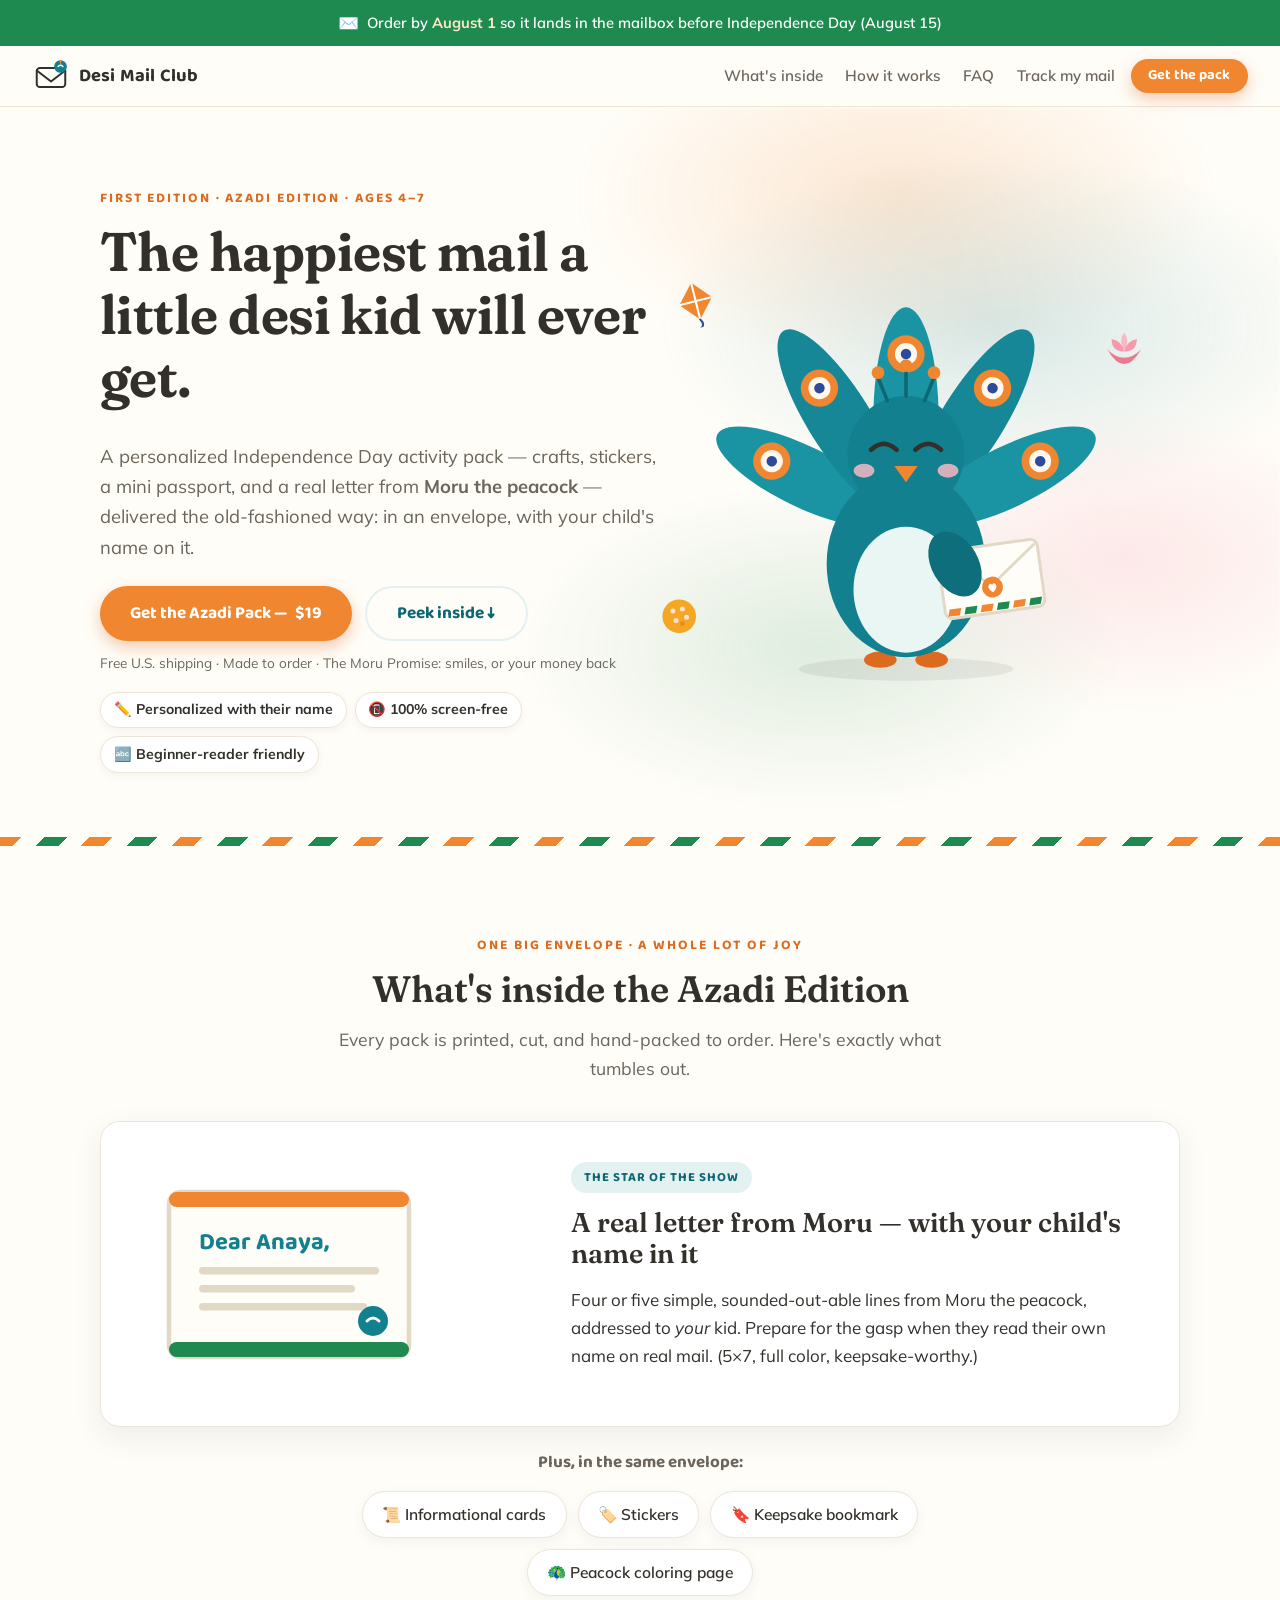
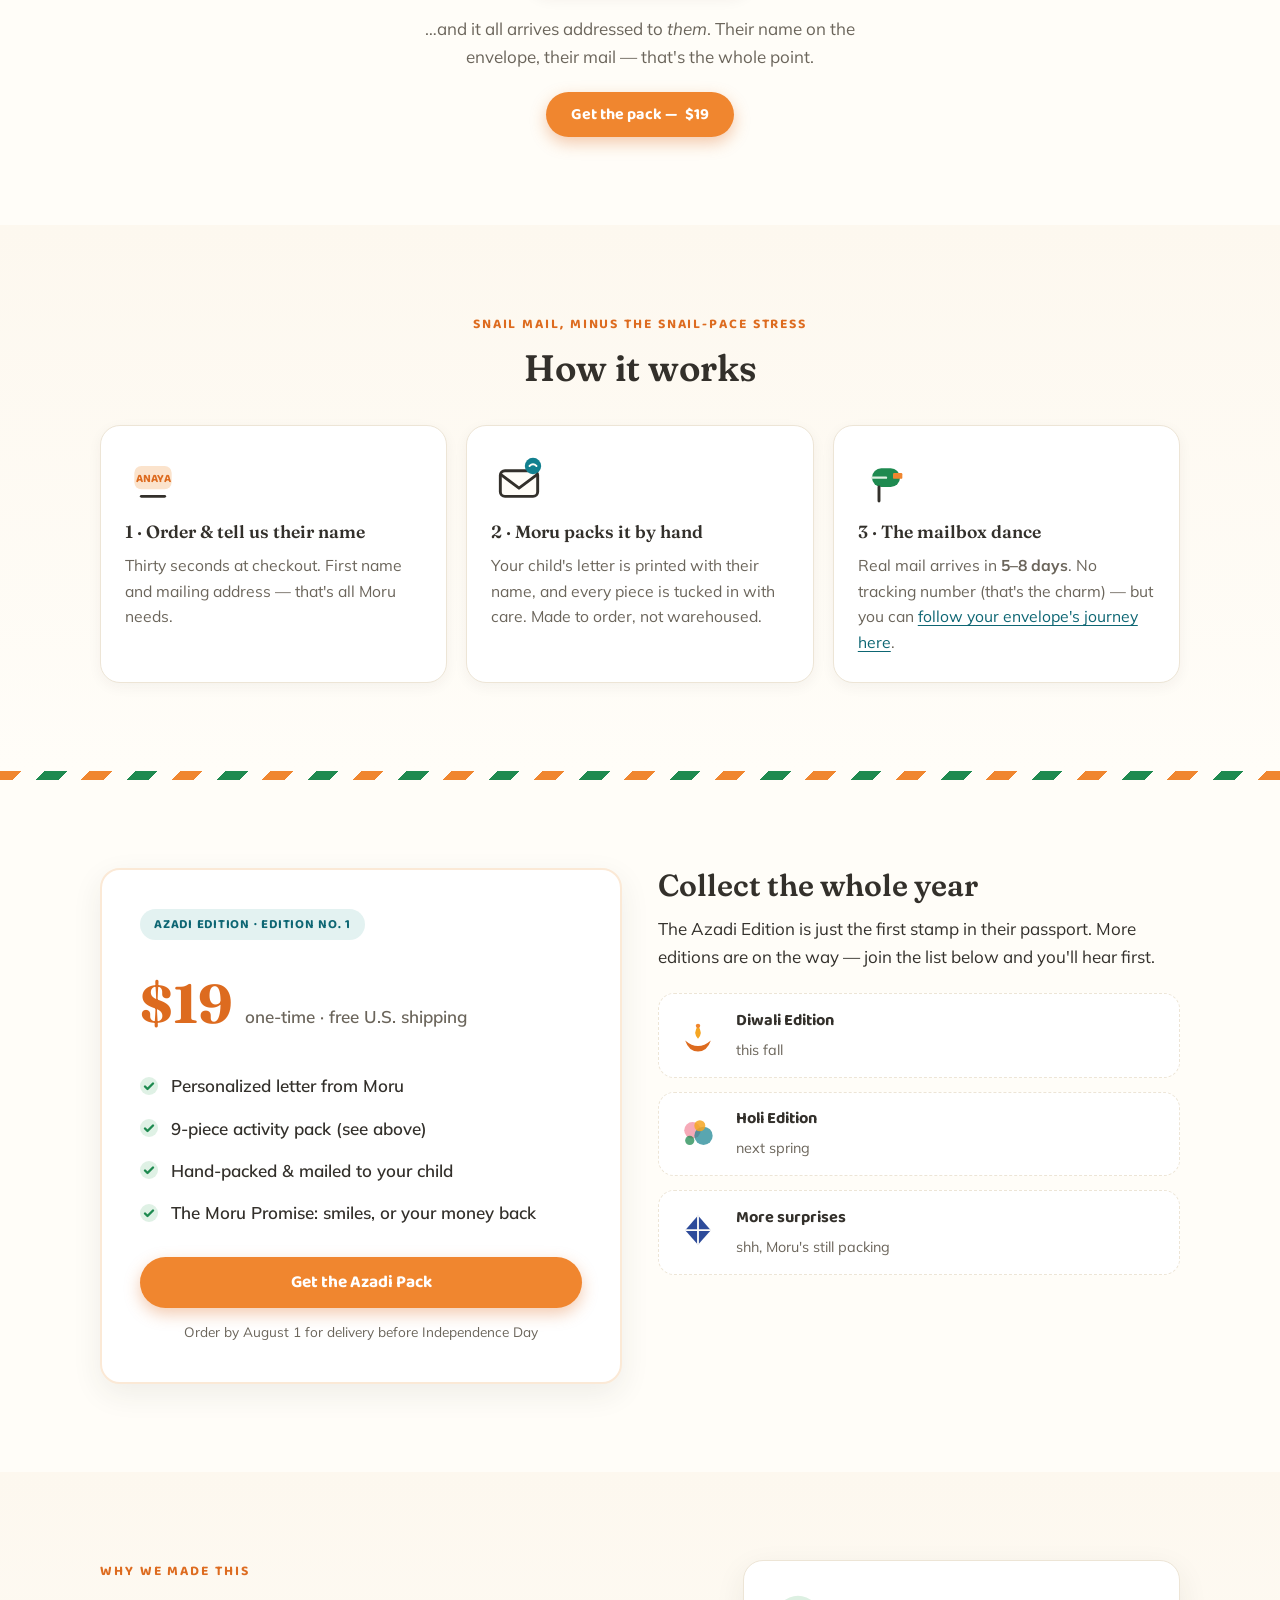
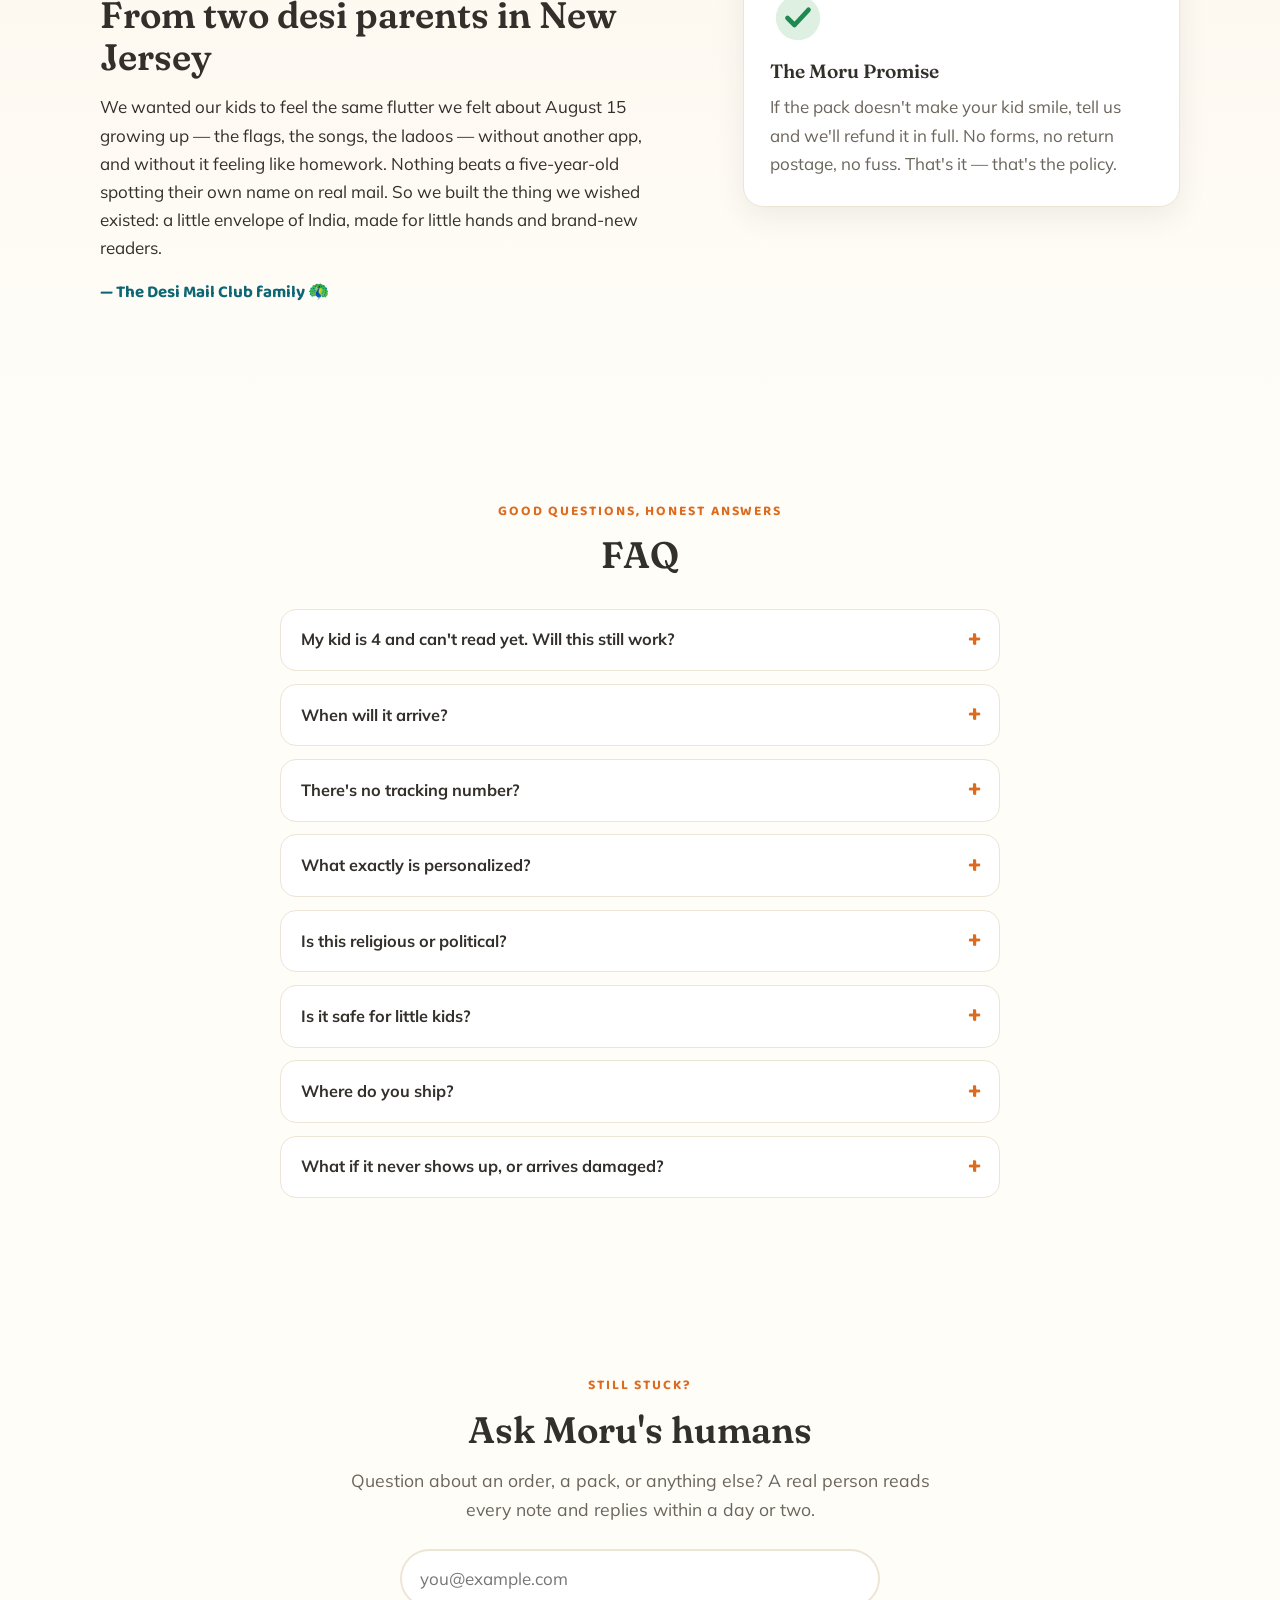
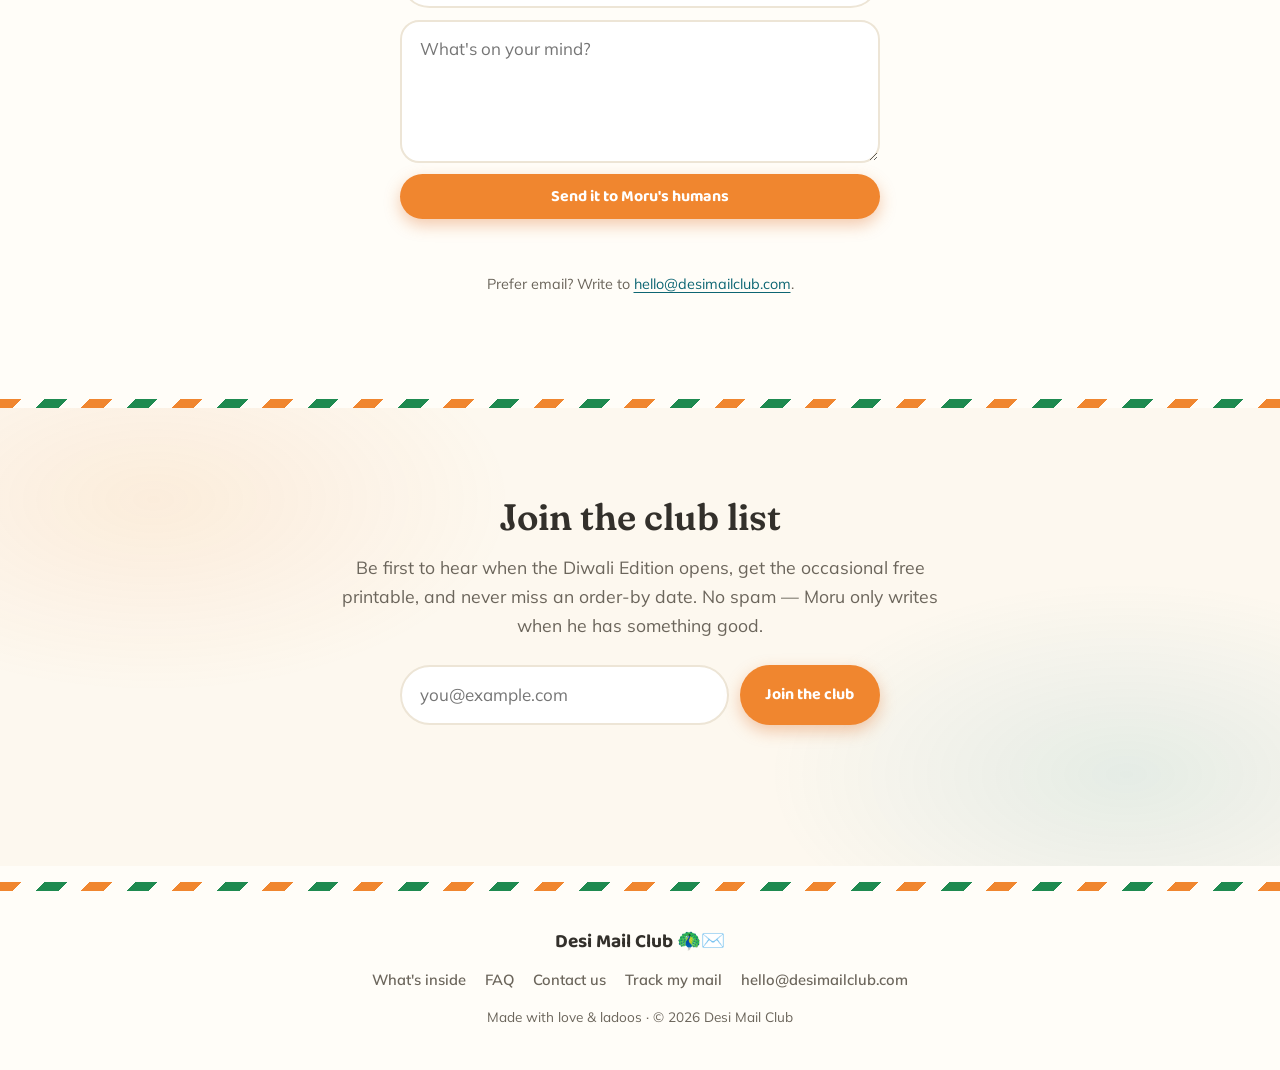
==== commit 4cd2ce4b: "Consolidate What's Inside grid into one editable category row The 7-item grid named exact contents (" ====
--- a/index.html
+++ b/index.html
@@ -203,7 +203,7 @@
     <!-- ============ WHAT'S INSIDE ============ -->
     <section class="section" id="inside">
       <div class="container">
-        <p class="eyebrow center">One big envelope · Nine little joys</p>
+        <p class="eyebrow center">One big envelope · a whole lot of joy</p>
         <h2 class="center">What's inside the Azadi Edition</h2>
         <p class="section-lede center">Every pack is printed, cut, and hand-packed to order. Here's exactly what tumbles out.</p>
 
@@ -229,94 +229,20 @@
           </div>
         </div>
 
-        <!-- Grid of the rest -->
-        <ul class="items-grid">
-          <li class="item-card reveal">
-            <svg class="item-icon" viewBox="0 0 48 48" aria-hidden="true">
-              <rect x="9" y="10" width="30" height="30" rx="4" fill="#FBE3CC" stroke="#33302B" stroke-width="2.5"/>
-              <line x1="16" y1="7" x2="16" y2="14" stroke="#33302B" stroke-width="2.5" stroke-linecap="round"/>
-              <line x1="32" y1="7" x2="32" y2="14" stroke="#33302B" stroke-width="2.5" stroke-linecap="round"/>
-              <text x="24" y="33" text-anchor="middle" font-family="'Baloo 2', cursive" font-size="15" font-weight="700" fill="#DD6B1F">15</text>
-            </svg>
-            <h3>"Why August 15 Matters" card</h3>
-            <p>India's big day, explained in six kid-sized lines — no lecture, all wonder. Ends with a great big <strong>Jai&nbsp;Hind!</strong></p>
-          </li>
-          <li class="item-card reveal">
-            <svg class="item-icon" viewBox="0 0 48 48" aria-hidden="true">
-              <line x1="12" y1="8" x2="12" y2="42" stroke="#33302B" stroke-width="2.5" stroke-linecap="round"/>
-              <rect x="14" y="10" width="26" height="7" fill="#F0862F"/>
-              <rect x="14" y="17" width="26" height="7" fill="#FFFDF8" stroke="#E2D8C6" stroke-width="1"/>
-              <rect x="14" y="24" width="26" height="7" fill="#1E8A50"/>
-              <line x1="14" y1="36" x2="40" y2="36" stroke="#33302B" stroke-width="2" stroke-dasharray="3 4" stroke-linecap="round"/>
-            </svg>
-            <h3>Make-your-own flag craft</h3>
-            <p>A "Make your flag!" template with three easy steps, plus pre-cut saffron, white, and green strips. No scissors, no mess, all pride.</p>
-          </li>
-          <li class="item-card reveal">
-            <svg class="item-icon" viewBox="0 0 48 48" aria-hidden="true">
-              <circle cx="24" cy="24" r="14" fill="none" stroke="#2D4B9A" stroke-width="2.5"/>
-              <g stroke="#2D4B9A" stroke-width="2">
-                <line x1="24" y1="10" x2="24" y2="38"/><line x1="10" y1="24" x2="38" y2="24"/>
-                <line x1="14" y1="14" x2="34" y2="34"/><line x1="34" y1="14" x2="14" y2="34"/>
-              </g>
-              <circle cx="24" cy="24" r="3.5" fill="#2D4B9A"/>
-            </svg>
-            <h3>Blue Chakra sticker</h3>
-            <p>The finishing touch: a peel-and-stick Ashoka Chakra for the very center of their flag. Most satisfying sticker of the year.</p>
-          </li>
-          <li class="item-card reveal">
-            <svg class="item-icon" viewBox="0 0 48 48" aria-hidden="true">
-              <rect x="10" y="14" width="22" height="8" rx="2" fill="#12808F" transform="rotate(-35 21 18)"/>
-              <path d="M9 31 L14 26 L18 33 Z" fill="#F7B9C4" transform="rotate(-35 13 29)"/>
-              <path d="M14 38 q6 -6 12 0 t12 0" fill="none" stroke="#F0862F" stroke-width="2.5" stroke-linecap="round"/>
-            </svg>
-            <h3>Giant peacock coloring page</h3>
-            <p>A folded 8.5×11 of Moru waiting for color — plus a "Say Jai Hind!" to shout when it's done. Fridge-door destiny.</p>
-          </li>
-          <li class="item-card reveal">
-            <svg class="item-icon" viewBox="0 0 48 48" aria-hidden="true">
-              <rect x="8" y="8" width="32" height="32" rx="4" fill="#FFFDF8" stroke="#33302B" stroke-width="2.5"/>
-              <path d="M40 32 L32 40 L40 40 Z" fill="#DDF0E2"/>
-              <circle cx="17" cy="17" r="4" fill="#F0862F"/>
-              <circle cx="30" cy="17" r="4" fill="#12808F"/>
-              <circle cx="17" cy="30" r="4" fill="#1E8A50"/>
-              <path d="M30 26 l1.4 2.8 3 .4 -2.2 2.2 .6 3 -2.8 -1.5 -2.8 1.5 .6 -3 -2.2 -2.2 3 -.4 Z" fill="#F5A623"/>
-            </svg>
-            <h3>India Symbols sticker sheet</h3>
-            <p>Flag, tiger, peacock, lotus, kite, and a ladoo — each labeled with its name in big letters, perfect for beginner readers.</p>
-          </li>
-          <li class="item-card reveal">
-            <svg class="item-icon" viewBox="0 0 48 48" aria-hidden="true">
-              <rect x="12" y="7" width="24" height="34" rx="3.5" fill="#12808F"/>
-              <circle cx="24" cy="20" r="6" fill="none" stroke="#FBE3CC" stroke-width="1.8"/>
-              <circle cx="24" cy="20" r="1.6" fill="#FBE3CC"/>
-              <rect x="18" y="31" width="12" height="3" rx="1.5" fill="#FBE3CC"/>
-            </svg>
-            <h3>Mini India Passport</h3>
-            <p>Their name inside, little boxes to check as they finish each activity, and a proud <strong>Jai Hind</strong> stamp page at the end.</p>
-          </li>
-          <li class="item-card reveal">
-            <svg class="item-icon" viewBox="0 0 48 48" aria-hidden="true">
-              <path d="M17 7 h14 v33 l-7 -7 l-7 7 Z" fill="#FFFDF8" stroke="#33302B" stroke-width="2.5" stroke-linejoin="round"/>
-              <rect x="19.5" y="10" width="9" height="3" fill="#F0862F"/>
-              <rect x="19.5" y="14.5" width="9" height="3" fill="#1E8A50"/>
-              <circle cx="24" cy="25" r="3.2" fill="#12808F"/>
-            </svg>
-            <h3>Keepsake bookmark</h3>
-            <p>A tricolor Moru bookmark for their very first chapter books — a little club badge that lives on the bookshelf.</p>
-          </li>
-          <li class="item-card item-card-cta reveal">
-            <svg class="item-icon" viewBox="0 0 48 48" aria-hidden="true">
-              <rect x="7" y="14" width="34" height="23" rx="4" fill="#FFFDF8" stroke="#33302B" stroke-width="2.5"/>
-              <path d="M7 17 L24 30 L41 17" fill="none" stroke="#33302B" stroke-width="2.5" stroke-linecap="round" stroke-linejoin="round"/>
-              <circle cx="38" cy="12" r="6" fill="#F0862F"/>
-              <text x="38" y="15.5" text-anchor="middle" font-family="'Baloo 2', cursive" font-size="9" font-weight="700" fill="#FFFDF8">!</text>
-            </svg>
-            <h3>…and it all arrives addressed to <em>them</em></h3>
-            <p>Their name on the envelope. Their mail. That feeling is the whole point.</p>
-            <a class="btn btn-primary js-buy" href="#join">Get the pack — <span class="js-price">$19</span></a>
-          </li>
-        </ul>
+        <!-- Consolidated categories: one flexible row, easy to edit as
+             exact pack contents evolve. Keep to broad categories here —
+             specific item names/counts live only in fulfillment notes. -->
+        <div class="inside-row reveal">
+          <p class="inside-row-label">Plus, in the same envelope:</p>
+          <ul class="pill-row">
+            <li class="pill">📜 Informational cards</li>
+            <li class="pill">🏷️ Stickers</li>
+            <li class="pill">🔖 Keepsake bookmark</li>
+            <li class="pill">🦚 Peacock coloring page</li>
+          </ul>
+          <p class="inside-row-note">…and it all arrives addressed to <em>them</em>. Their name on the envelope, their mail — that's the whole point.</p>
+          <a class="btn btn-primary js-buy" href="#join">Get the pack — <span class="js-price">$19</span></a>
+        </div>
       </div>
     </section>
 
--- a/css/styles.css
+++ b/css/styles.css
@@ -319,33 +319,34 @@
   .feature-art { margin-inline: 0; }
 }
 
-.items-grid {
+.inside-row { text-align: center; margin-top: 0.6rem; }
+.inside-row-label {
+  font-family: var(--font-accent);
+  font-weight: 700;
+  color: var(--ink-soft);
+  margin-bottom: 0.9rem;
+}
+.pill-row {
   list-style: none;
   padding: 0;
-  margin: 0;
-  display: grid;
-  gap: 1.1rem;
-}
-.item-card {
+  margin: 0 auto;
+  display: flex;
+  flex-wrap: wrap;
+  justify-content: center;
+  gap: 0.7rem;
+  max-width: 720px;
+}
+.pill {
   background: #fff;
   border: 1.5px solid var(--line);
-  border-radius: var(--radius);
-  padding: 1.5rem 1.4rem;
+  border-radius: 99px;
+  padding: 0.6rem 1.2rem;
+  font-weight: 600;
+  font-size: 0.97rem;
   box-shadow: 0 4px 14px rgba(51, 48, 43, 0.05);
-}
-.item-card h3 { font-size: 1.08rem; margin: 0.9rem 0 0.4rem; }
-.item-card p { margin: 0; color: var(--ink-soft); font-size: 0.97rem; }
-.item-icon { width: 52px; height: 52px; }
-.item-card-cta {
-  background: var(--peacock-tint);
-  border-color: transparent;
-  display: flex;
-  flex-direction: column;
-  align-items: flex-start;
-}
-.item-card-cta .btn { margin-top: 1rem; }
-@media (min-width: 640px) { .items-grid { grid-template-columns: repeat(2, 1fr); } }
-@media (min-width: 980px) { .items-grid { grid-template-columns: repeat(4, 1fr); } }
+  white-space: nowrap;
+}
+.inside-row-note { max-width: 480px; margin: 1.2rem auto 1.3rem; color: var(--ink-soft); }
 
 /* ---------- How it works ---------- */
 .steps {
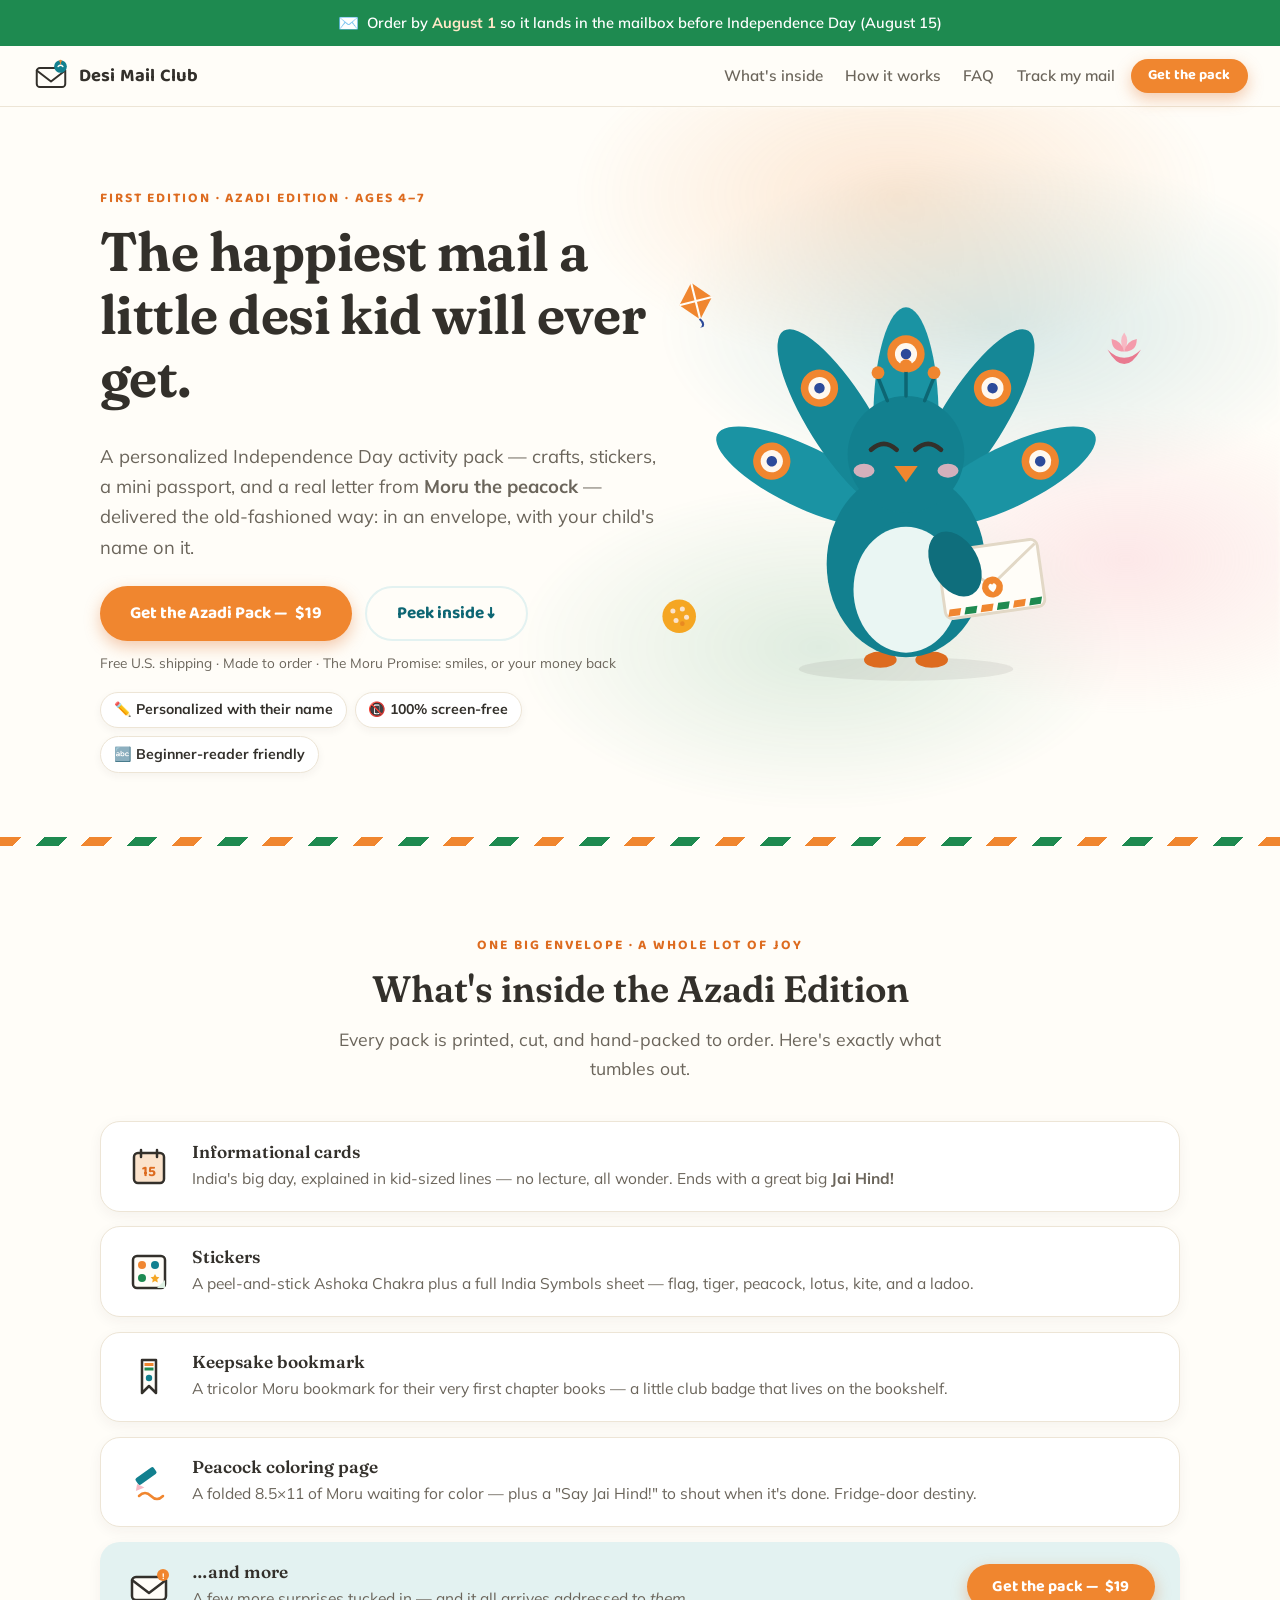
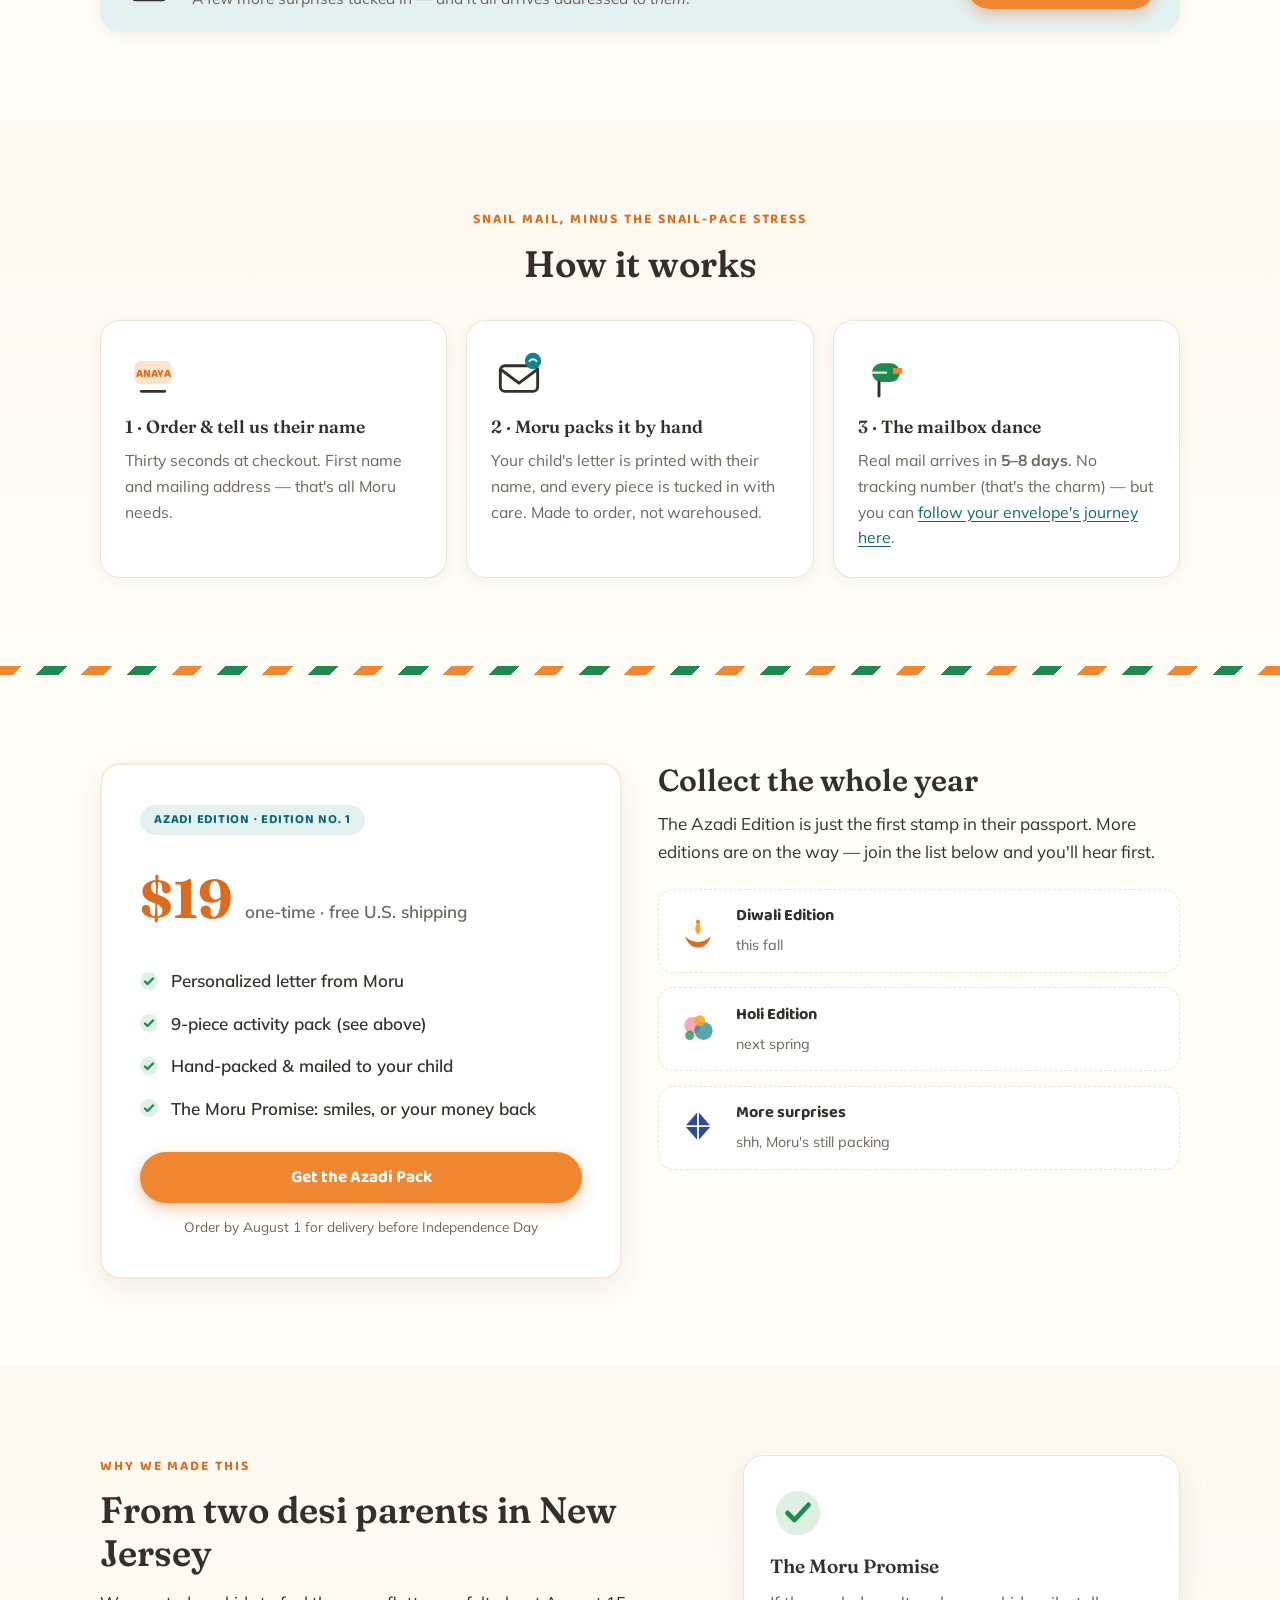
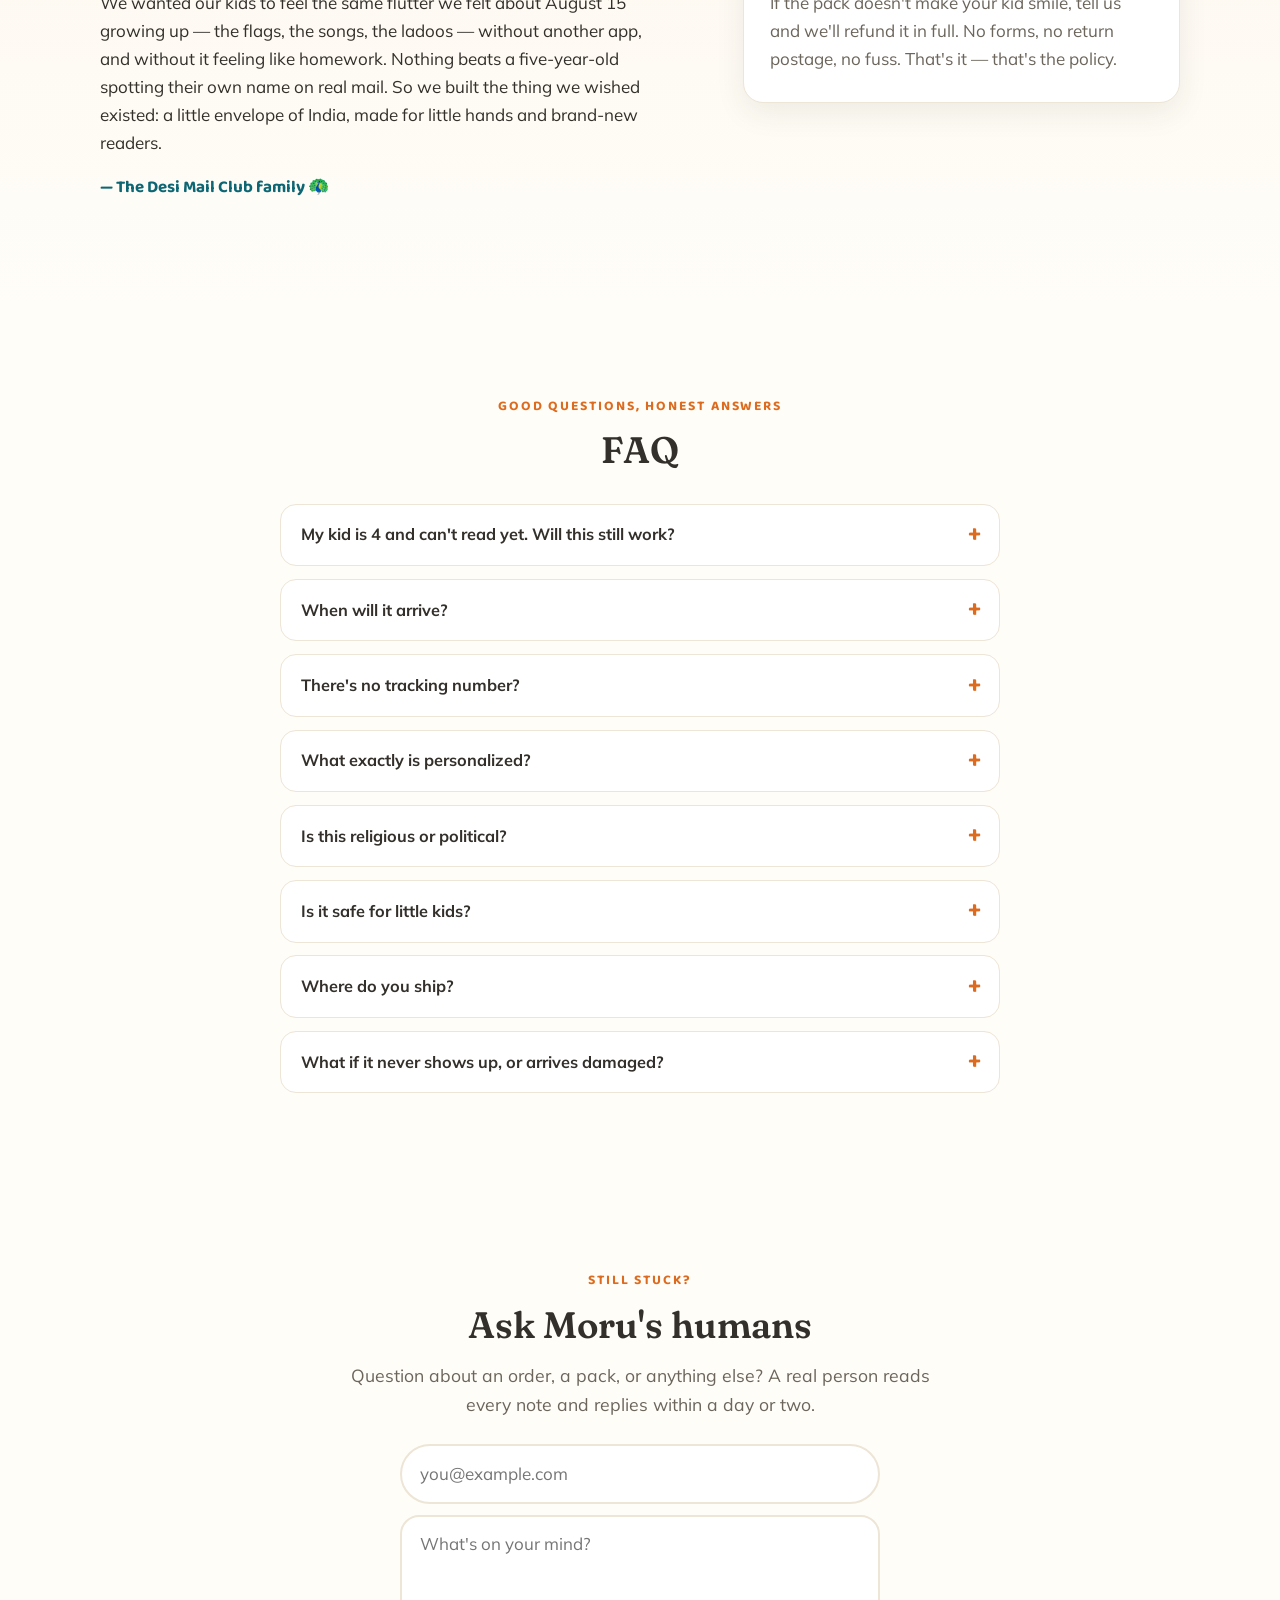
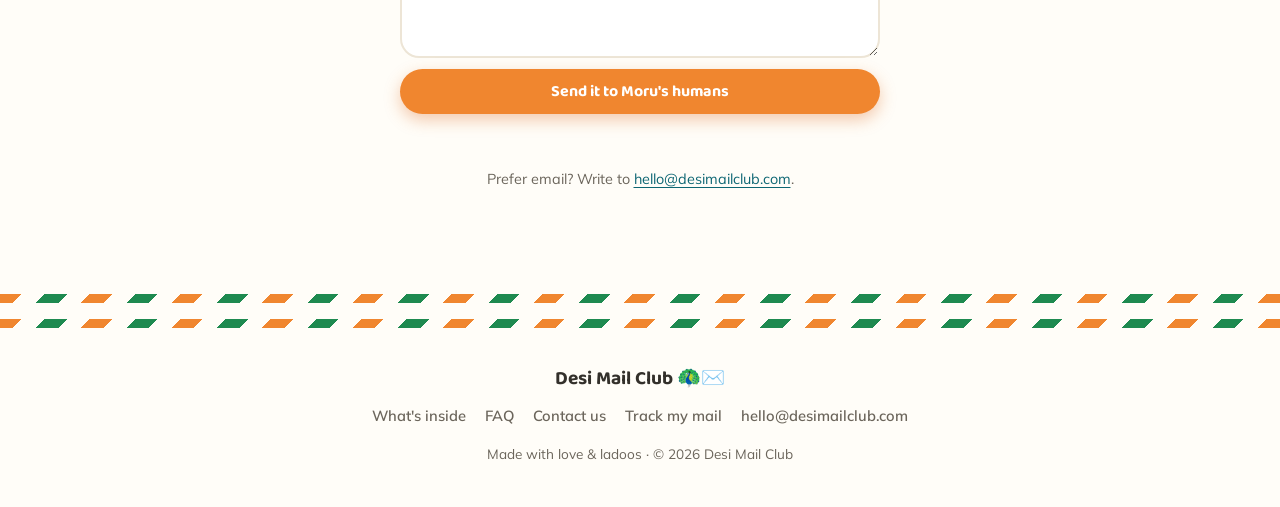
==== commit 4618f1c6: "Finalize What's Inside layout and drop the join-list signup What's Inside: remove the separate lette" ====
--- a/index.html
+++ b/index.html
@@ -79,7 +79,7 @@
       <a href="#faq">FAQ</a>
       <a href="status.html">Track my mail</a>
     </nav>
-    <a class="btn btn-sm btn-primary js-buy" href="#join">Get the pack</a>
+    <a class="btn btn-sm btn-primary js-buy" href="https://buy.stripe.com/00w6oHgQs22Id6t8NJbZe00" target="_blank" rel="noopener">Get the pack</a>
   </header>
 
   <main id="top">
@@ -93,7 +93,7 @@
           <h1>The happiest mail a little desi kid will ever get.</h1>
           <p class="lede">A personalized Independence Day activity pack — crafts, stickers, a mini passport, and a real letter from <strong>Moru the peacock</strong> — delivered the old-fashioned way: in an envelope, with your child's name on it.</p>
           <div class="hero-cta">
-            <a class="btn btn-primary btn-lg js-buy" href="#join">Get the Azadi Pack — <span class="js-price">$19</span></a>
+            <a class="btn btn-primary btn-lg js-buy" href="https://buy.stripe.com/00w6oHgQs22Id6t8NJbZe00" target="_blank" rel="noopener">Get the Azadi Pack — <span class="js-price">$19</span></a>
             <a class="btn btn-ghost btn-lg" href="#inside">Peek inside ↓</a>
           </div>
           <p class="fine-print">Free U.S. shipping · Made to order · The Moru Promise: smiles, or your money back</p>
@@ -207,42 +207,73 @@
         <h2 class="center">What's inside the Azadi Edition</h2>
         <p class="section-lede center">Every pack is printed, cut, and hand-packed to order. Here's exactly what tumbles out.</p>
 
-        <!-- Featured: the personalized letter -->
-        <div class="feature-card reveal">
-          <div class="feature-art" aria-hidden="true">
-            <svg viewBox="0 0 200 150">
-              <rect x="20" y="20" width="160" height="110" rx="8" fill="#FFFDF8" stroke="#E2D8C6" stroke-width="3"/>
-              <rect x="20" y="20" width="160" height="10" rx="5" fill="#F0862F"/>
-              <rect x="20" y="120" width="160" height="10" rx="5" fill="#1E8A50"/>
-              <text x="40" y="58" font-family="'Baloo 2', cursive" font-size="16" fill="#12808F" font-weight="700">Dear Anaya,</text>
-              <rect x="40" y="70" width="120" height="5" rx="2.5" fill="#E2D8C6"/>
-              <rect x="40" y="82" width="104" height="5" rx="2.5" fill="#E2D8C6"/>
-              <rect x="40" y="94" width="112" height="5" rx="2.5" fill="#E2D8C6"/>
-              <circle cx="156" cy="106" r="10" fill="#12808F"/>
-              <path d="M152 106 q4 -4 8 0" stroke="#FFFDF8" stroke-width="2" fill="none" stroke-linecap="round"/>
-            </svg>
-          </div>
-          <div class="feature-copy">
-            <span class="badge">The star of the show</span>
-            <h3>A real letter from Moru — with your child's name in it</h3>
-            <p>Four or five simple, sounded-out-able lines from Moru the peacock, addressed to <em>your</em> kid. Prepare for the gasp when they read their own name on real mail. (5×7, full color, keepsake-worthy.)</p>
-          </div>
-        </div>
-
-        <!-- Consolidated categories: one flexible row, easy to edit as
-             exact pack contents evolve. Keep to broad categories here —
-             specific item names/counts live only in fulfillment notes. -->
-        <div class="inside-row reveal">
-          <p class="inside-row-label">Plus, in the same envelope:</p>
-          <ul class="pill-row">
-            <li class="pill">📜 Informational cards</li>
-            <li class="pill">🏷️ Stickers</li>
-            <li class="pill">🔖 Keepsake bookmark</li>
-            <li class="pill">🦚 Peacock coloring page</li>
-          </ul>
-          <p class="inside-row-note">…and it all arrives addressed to <em>them</em>. Their name on the envelope, their mail — that's the whole point.</p>
-          <a class="btn btn-primary js-buy" href="#join">Get the pack — <span class="js-price">$19</span></a>
-        </div>
+        <!-- One row of rectangular cards. Kept to broad categories (not
+             exact item names/counts) so the owner can change specific
+             contents last minute without touching marketing copy. -->
+        <ul class="items-grid">
+          <li class="item-card reveal">
+            <svg class="item-icon" viewBox="0 0 48 48" aria-hidden="true">
+              <rect x="9" y="10" width="30" height="30" rx="4" fill="#FBE3CC" stroke="#33302B" stroke-width="2.5"/>
+              <line x1="16" y1="7" x2="16" y2="14" stroke="#33302B" stroke-width="2.5" stroke-linecap="round"/>
+              <line x1="32" y1="7" x2="32" y2="14" stroke="#33302B" stroke-width="2.5" stroke-linecap="round"/>
+              <text x="24" y="33" text-anchor="middle" font-family="'Baloo 2', cursive" font-size="15" font-weight="700" fill="#DD6B1F">15</text>
+            </svg>
+            <div class="item-copy">
+              <h3>Informational cards</h3>
+              <p>India's big day, explained in kid-sized lines — no lecture, all wonder. Ends with a great big <strong>Jai&nbsp;Hind!</strong></p>
+            </div>
+          </li>
+          <li class="item-card reveal">
+            <svg class="item-icon" viewBox="0 0 48 48" aria-hidden="true">
+              <rect x="8" y="8" width="32" height="32" rx="4" fill="#FFFDF8" stroke="#33302B" stroke-width="2.5"/>
+              <path d="M40 32 L32 40 L40 40 Z" fill="#DDF0E2"/>
+              <circle cx="17" cy="17" r="4" fill="#F0862F"/>
+              <circle cx="30" cy="17" r="4" fill="#12808F"/>
+              <circle cx="17" cy="30" r="4" fill="#1E8A50"/>
+              <path d="M30 26 l1.4 2.8 3 .4 -2.2 2.2 .6 3 -2.8 -1.5 -2.8 1.5 .6 -3 -2.2 -2.2 3 -.4 Z" fill="#F5A623"/>
+            </svg>
+            <div class="item-copy">
+              <h3>Stickers</h3>
+              <p>A peel-and-stick Ashoka Chakra plus a full India Symbols sheet — flag, tiger, peacock, lotus, kite, and a ladoo.</p>
+            </div>
+          </li>
+          <li class="item-card reveal">
+            <svg class="item-icon" viewBox="0 0 48 48" aria-hidden="true">
+              <path d="M17 7 h14 v33 l-7 -7 l-7 7 Z" fill="#FFFDF8" stroke="#33302B" stroke-width="2.5" stroke-linejoin="round"/>
+              <rect x="19.5" y="10" width="9" height="3" fill="#F0862F"/>
+              <rect x="19.5" y="14.5" width="9" height="3" fill="#1E8A50"/>
+              <circle cx="24" cy="25" r="3.2" fill="#12808F"/>
+            </svg>
+            <div class="item-copy">
+              <h3>Keepsake bookmark</h3>
+              <p>A tricolor Moru bookmark for their very first chapter books — a little club badge that lives on the bookshelf.</p>
+            </div>
+          </li>
+          <li class="item-card reveal">
+            <svg class="item-icon" viewBox="0 0 48 48" aria-hidden="true">
+              <rect x="10" y="14" width="22" height="8" rx="2" fill="#12808F" transform="rotate(-35 21 18)"/>
+              <path d="M9 31 L14 26 L18 33 Z" fill="#F7B9C4" transform="rotate(-35 13 29)"/>
+              <path d="M14 38 q6 -6 12 0 t12 0" fill="none" stroke="#F0862F" stroke-width="2.5" stroke-linecap="round"/>
+            </svg>
+            <div class="item-copy">
+              <h3>Peacock coloring page</h3>
+              <p>A folded 8.5×11 of Moru waiting for color — plus a "Say Jai Hind!" to shout when it's done. Fridge-door destiny.</p>
+            </div>
+          </li>
+          <li class="item-card item-card-cta reveal">
+            <svg class="item-icon" viewBox="0 0 48 48" aria-hidden="true">
+              <rect x="7" y="14" width="34" height="23" rx="4" fill="#FFFDF8" stroke="#33302B" stroke-width="2.5"/>
+              <path d="M7 17 L24 30 L41 17" fill="none" stroke="#33302B" stroke-width="2.5" stroke-linecap="round" stroke-linejoin="round"/>
+              <circle cx="38" cy="12" r="6" fill="#F0862F"/>
+              <text x="38" y="15.5" text-anchor="middle" font-family="'Baloo 2', cursive" font-size="9" font-weight="700" fill="#FFFDF8">!</text>
+            </svg>
+            <div class="item-copy">
+              <h3>…and more</h3>
+              <p>A few more surprises tucked in — and it all arrives addressed to <em>them</em>.</p>
+            </div>
+            <a class="btn btn-primary js-buy" href="https://buy.stripe.com/00w6oHgQs22Id6t8NJbZe00" target="_blank" rel="noopener">Get the pack — <span class="js-price">$19</span></a>
+          </li>
+        </ul>
       </div>
     </section>
 
@@ -299,7 +330,7 @@
             <li>Hand-packed &amp; mailed to your child</li>
             <li>The Moru Promise: smiles, or your money back</li>
           </ul>
-          <a class="btn btn-primary btn-lg btn-block js-buy" href="#join">Get the Azadi Pack</a>
+          <a class="btn btn-primary btn-lg btn-block js-buy" href="https://buy.stripe.com/00w6oHgQs22Id6t8NJbZe00" target="_blank" rel="noopener">Get the Azadi Pack</a>
           <p class="fine-print center">Order by <span class="js-order-by">August 1</span> for delivery before Independence Day</p>
         </div>
         <div class="editions reveal">
@@ -404,20 +435,6 @@
     </section>
 
     <div class="airmail" aria-hidden="true"></div>
-
-    <!-- ============ EMAIL CAPTURE / JOIN ============ -->
-    <section class="section section-join" id="join">
-      <div class="container container-narrow center">
-        <h2>Join the club list</h2>
-        <p class="section-lede">Be first to hear when the Diwali Edition opens, get the occasional free printable, and never miss an order-by date. No spam — Moru only writes when he has something good.</p>
-        <form class="join-form js-email-form" data-kind="Club list signup">
-          <label class="visually-hidden" for="join-email">Email address</label>
-          <input id="join-email" type="email" name="email" placeholder="you@example.com" required autocomplete="email" />
-          <button class="btn btn-primary" type="submit">Join the club</button>
-        </form>
-        <p class="form-msg" role="status" aria-live="polite"></p>
-      </div>
-    </section>
   </main>
 
   <!-- ============ FOOTER ============ -->
--- a/css/styles.css
+++ b/css/styles.css
@@ -302,51 +302,37 @@
 .section .eyebrow + h2 { margin-top: 0; }
 
 /* ---------- What's inside ---------- */
-.feature-card {
-  display: grid;
-  gap: 1.5rem;
+.items-grid {
+  list-style: none;
+  padding: 0;
+  margin: 2.4rem 0 0;
+  display: flex;
+  flex-direction: column;
+  gap: 0.9rem;
+}
+.item-card {
+  display: flex;
+  align-items: center;
+  gap: 1.2rem;
   background: #fff;
   border: 1.5px solid var(--line);
   border-radius: var(--radius);
-  box-shadow: var(--shadow);
-  padding: clamp(1.4rem, 4vw, 2.4rem);
-  margin: 2.4rem 0 1.4rem;
-}
-.feature-art { width: min(300px, 100%); margin-inline: auto; }
-.feature-copy h3 { font-size: clamp(1.3rem, 2.6vw, 1.7rem); }
-@media (min-width: 760px) {
-  .feature-card { grid-template-columns: 1fr 1.4fr; align-items: center; }
-  .feature-art { margin-inline: 0; }
-}
-
-.inside-row { text-align: center; margin-top: 0.6rem; }
-.inside-row-label {
-  font-family: var(--font-accent);
-  font-weight: 700;
-  color: var(--ink-soft);
-  margin-bottom: 0.9rem;
-}
-.pill-row {
-  list-style: none;
-  padding: 0;
-  margin: 0 auto;
-  display: flex;
+  padding: 1.2rem 1.5rem;
+  box-shadow: 0 4px 14px rgba(51, 48, 43, 0.05);
+}
+.item-copy { flex: 1; }
+.item-copy h3 { font-size: 1.08rem; margin: 0 0 0.3rem; }
+.item-copy p { margin: 0; color: var(--ink-soft); font-size: 0.97rem; }
+.item-icon { width: 48px; height: 48px; flex-shrink: 0; }
+.item-card-cta {
+  background: var(--peacock-tint);
+  border-color: transparent;
   flex-wrap: wrap;
-  justify-content: center;
-  gap: 0.7rem;
-  max-width: 720px;
-}
-.pill {
-  background: #fff;
-  border: 1.5px solid var(--line);
-  border-radius: 99px;
-  padding: 0.6rem 1.2rem;
-  font-weight: 600;
-  font-size: 0.97rem;
-  box-shadow: 0 4px 14px rgba(51, 48, 43, 0.05);
-  white-space: nowrap;
-}
-.inside-row-note { max-width: 480px; margin: 1.2rem auto 1.3rem; color: var(--ink-soft); }
+}
+.item-card-cta .btn { flex-shrink: 0; white-space: nowrap; margin-left: auto; }
+@media (max-width: 559px) {
+  .item-card-cta .btn { margin-left: 0; width: 100%; margin-top: 0.4rem; }
+}
 
 /* ---------- How it works ---------- */
 .steps {
@@ -471,21 +457,6 @@
 details[open] summary::after { rotate: 45deg; }
 details p { margin: 0; padding: 0 1.25rem 1.15rem; color: var(--ink-soft); }
 
-/* ---------- Join ---------- */
-.section-join {
-  background:
-    radial-gradient(40% 60% at 12% 20%, rgba(240, 134, 47, 0.10), transparent 70%),
-    radial-gradient(40% 60% at 88% 80%, rgba(18, 128, 143, 0.10), transparent 70%),
-    #FDF8EF;
-}
-.join-form {
-  display: flex;
-  flex-direction: column;
-  gap: 0.7rem;
-  max-width: 480px;
-  margin: 1.6rem auto 0;
-}
-.join-form input,
 .modal-form input {
   font: inherit;
   padding: 0.85rem 1.1rem;
@@ -494,13 +465,9 @@
   background: #fff;
   width: 100%;
 }
-.join-form input:focus, .modal-form input:focus { border-color: var(--peacock); outline: none; }
+.modal-form input:focus { border-color: var(--peacock); outline: none; }
 .form-msg { font-weight: 700; color: var(--green); min-height: 1.4em; margin-top: 0.8rem; }
 .form-msg.error { color: #C0392B; }
-@media (min-width: 560px) {
-  .join-form { flex-direction: row; }
-  .join-form input { flex: 1; }
-}
 
 /* ---------- Contact ---------- */
 .contact-form {
